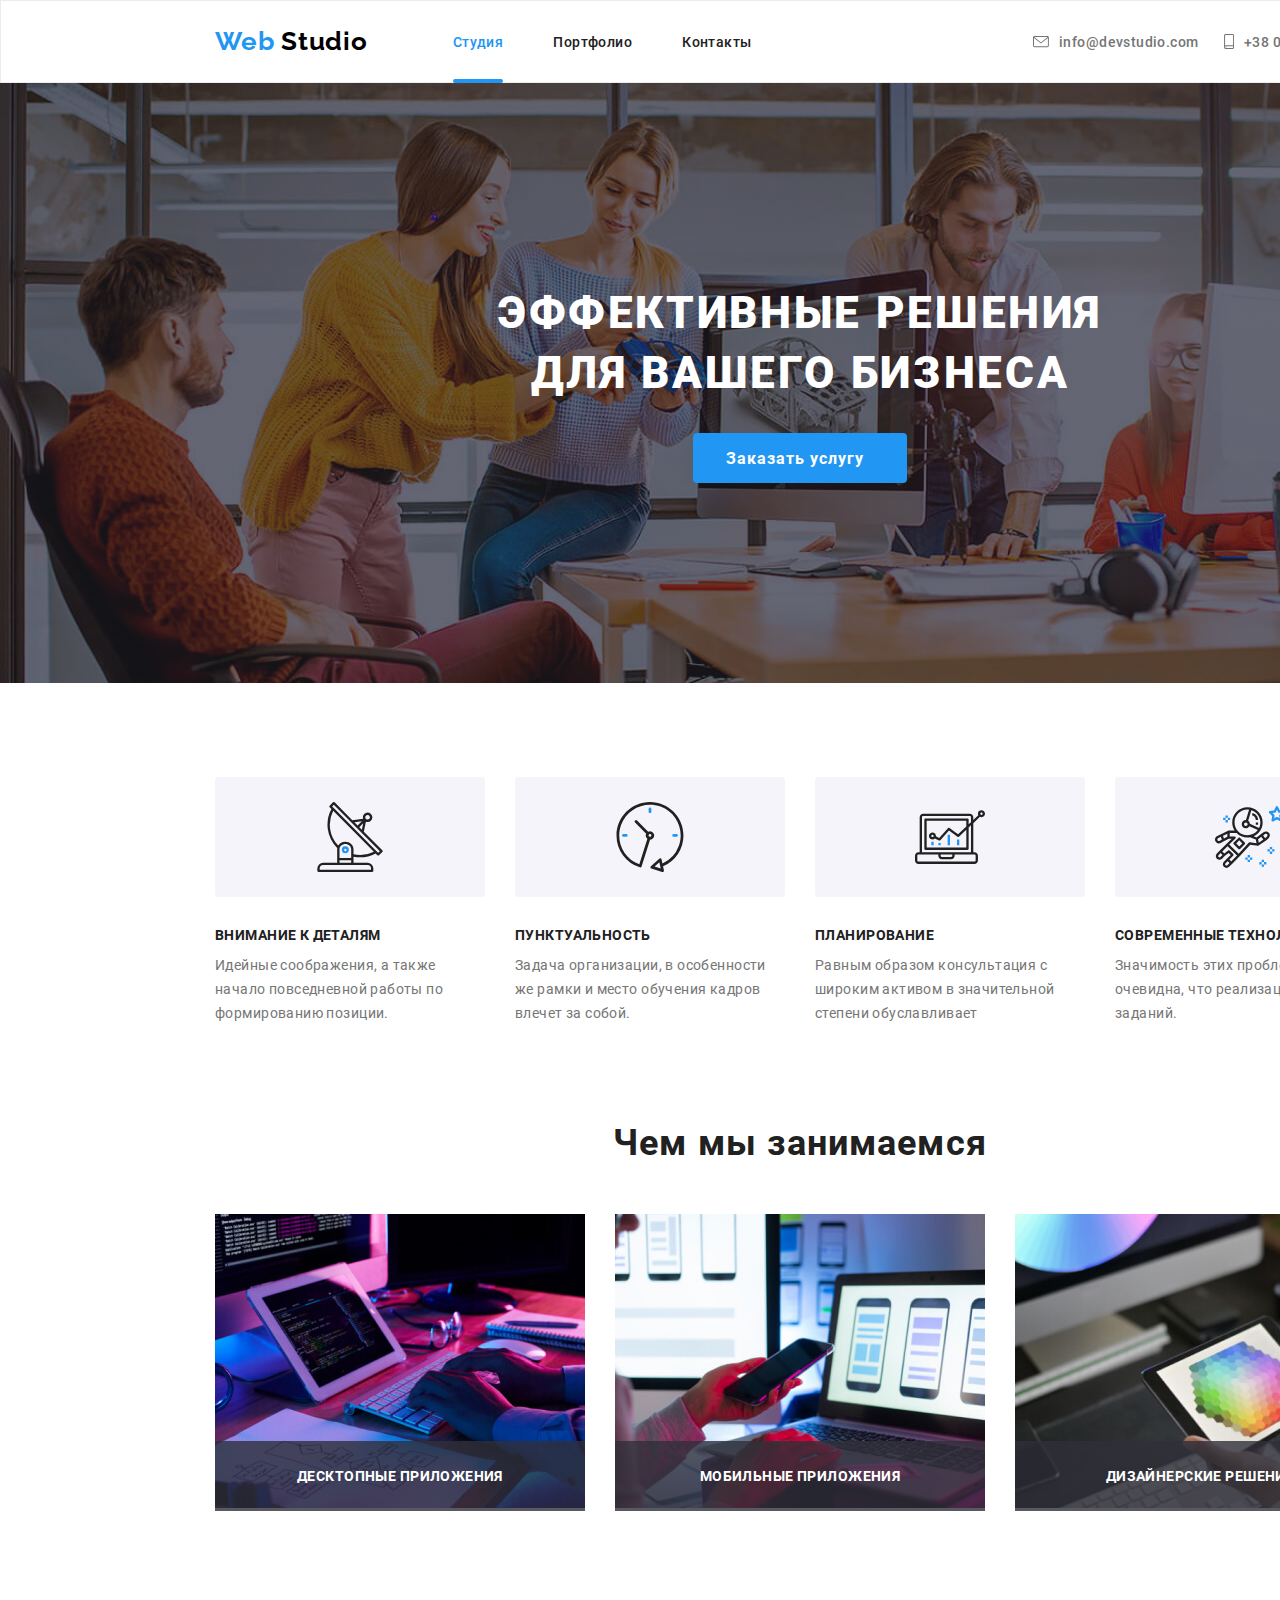
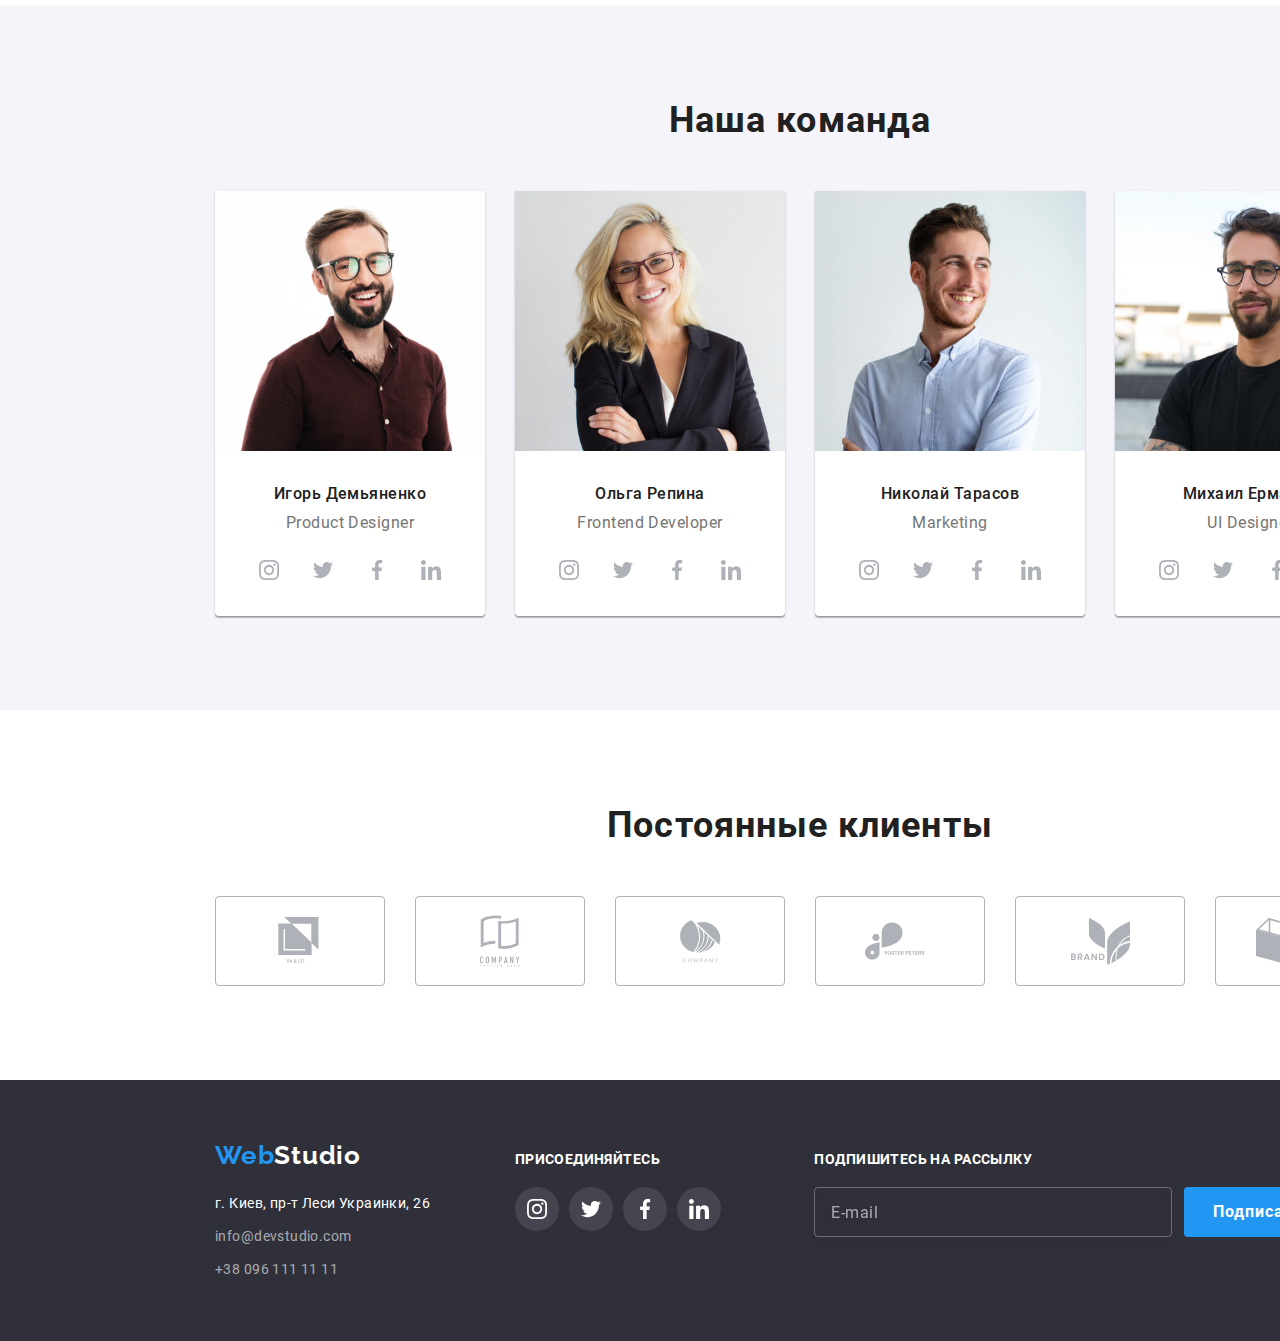
==== index.html @ ed71a8b5 "Add files via upload" ====
<!DOCTYPE html>
<html lang="ru">
  <head>
    <meta charset="UTF-8" />
    <meta name="viewport" content="width=device-width, initial-scale=1.0" />
    <title>Document</title>
    <link rel="stylesheet" href="./css/main.min.css" />
  </head>
  <body>
    <header class="top-header">
      <div class="container header">
        <nav class="navigation">
          <a href="./index.html" class="logo"
            ><span class="first-logo">Web</span> Studio</a
          >
          <ul class="menu-nav list">
            <li class="menu-list block-link">
              <a href="./index.html" class="link-activ">Студия</a>
            </li>
            <li class="menu-list">
              <a href="./portfolio.html" class="link">Портфолио</a>
            </li>
            <li class="menu-list">
              <a href="" class="link">Контакты</a>
            </li>
          </ul>
        </nav>
        <address>
          <ul class="menu-address list">
            <li class="mail-link">
              <a href="mailto:info@devstudio.com" class="link">
                <svg class="envelopemail" width="16" height="12">
                  <use href="./image/symbol-defs.svg#icon-envelopemail"></use>
                </svg>
                info@devstudio.com
              </a>
            </li>
            <li class="phone-link">
              <a href="tel:+380961111111" class="link">
                <svg class="envelopemail" width="10" height="15">
                  <use href="./image/symbol-defs.svg#icon-smartphone"></use>
                </svg>
                +38 096 111 11 11
              </a>
            </li>
          </ul>
        </address>
      </div>
    </header>
    <main>
      <section class="hero">
        <h1 class="hero-title">Эффективные решения для вашего бизнеса</h1>
        <button class="button" data-modal-open>Заказать услугу</button>
      </section>

      <section class="section qualities-padding">
        <div class="container">
          <h2 class="section-title visually-hidden">Виды людских качеств</h2>
          <ul class="section-qualities list">
            <li class="qualities-item details">
              <h3>Внимание к деталям</h3>
              <p>
                Идейные соображения, а также начало повседневной работы по
                формированию позиции.
              </p>
            </li>
            <li class="qualities-item punctuality">
              <h3>Пунктуальность</h3>
              <p>
                Задача организации, в особенности же рамки и место обучения
                кадров влечет за собой.
              </p>
            </li>
            <li class="qualities-item planning">
              <h3>Планирование</h3>
              <p>
                Равным образом консультация с широким активом в значительной
                степени обуславливает
              </p>
            </li>
            <li class="qualities-item technology">
              <h3>Современные технологии</h3>
              <p>
                Значимость этих проблем настолько очевидна, что реализация
                плановых заданий.
              </p>
            </li>
          </ul>
        </div>
      </section>
      <section class="section">
        <div class="container">
          <h2 class="section-title">Чем мы занимаемся</h2>
          <ul class="section-activity list">
            <li class="activity-item">
              <img
                class="photo"
                src="./image/desktop.jpg"
                alt="десктопные приложения"
                width="370"
              />
              <h3>Десктопные приложения</h3>
            </li>
            <li class="activity-item">
              <img
                class="photo"
                src="./image/boxmobile.jpg"
                alt="мобильные приложения"
                width="370"
              />
              <h3>Мобильные приложения</h3>
            </li>
            <li class="activity-item">
              <img
                class="photo"
                src="./image/imgdesigner.jpg"
                alt="дизайнерские решения"
                width="370"
              />
              <h3>Дизайнерские решения</h3>
            </li>
          </ul>
        </div>
      </section>
      <section class="section field">
        <div class="container">
          <h2 class="section-title">Наша команда</h2>
          <ul class="section-command list">
            <li class="command-list">
              <img
                class="command-photo"
                src="./image/product-designer.jpg"
                alt="фото Игоря Демьяненко"
                width="270"
              />
              <h3>Игорь Демьяненко</h3>
              <p>Product Designer</p>
              <ul class="social list">
                <li class="social-block">
                  <a class="social-link" href="https://www.instagram.com/">
                    <svg class="social-icon" width="20" height="20">
                      <use href="./image/symbol-defs.svg#icon-instagram"></use>
                    </svg>
                  </a>
                </li>
                <li class="social-block">
                  <a class="social-link" href="https://twitter.com/">
                    <svg class="social-icon">
                      <use href="./image/symbol-defs.svg#icon-twitter"></use>
                    </svg>
                  </a>
                </li>
                <li class="social-block">
                  <a class="social-link" href="https://www.facebook.com/">
                    <svg class="social-icon">
                      <use href="./image/symbol-defs.svg#icon-facebook"></use>
                    </svg>
                  </a>
                </li>
                <li class="social-block">
                  <a class="social-link" href="https://www.linkedin.com/">
                    <svg class="social-icon">
                      <use href="./image/symbol-defs.svg#icon-linkedin"></use>
                    </svg>
                  </a>
                </li>
              </ul>
            </li>
            <li class="command-list">
              <img
                class="command-photo"
                src="./image/frontend-developer.jpg"
                alt="фото Ольги Репиной"
                width="270"
              />
              <h3>Ольга Репина</h3>
              <p>Frontend Developer</p>
              <ul class="social list">
                <li class="social-block">
                  <a class="social-link" href="https://www.instagram.com/">
                    <svg class="social-icon" width="20" height="20">
                      <use href="./image/symbol-defs.svg#icon-instagram"></use>
                    </svg>
                  </a>
                </li>
                <li class="social-block">
                  <a class="social-link" href="https://twitter.com/">
                    <svg class="social-icon">
                      <use href="./image/symbol-defs.svg#icon-twitter"></use>
                    </svg>
                  </a>
                </li>
                <li class="social-block">
                  <a class="social-link" href="https://www.facebook.com/">
                    <svg class="social-icon">
                      <use href="./image/symbol-defs.svg#icon-facebook"></use>
                    </svg>
                  </a>
                </li>
                <li class="social-block">
                  <a class="social-link" href="https://www.linkedin.com/">
                    <svg class="social-icon">
                      <use href="./image/symbol-defs.svg#icon-linkedin"></use>
                    </svg>
                  </a>
                </li>
              </ul>
            </li>
            <li class="command-list">
              <img
                class="command-photo"
                src="./image/marketing.jpg"
                alt="фото Николая Тарасова"
                width="270"
              />
              <h3>Николай Тарасов</h3>
              <p>Marketing</p>
              <ul class="social list">
                <li class="social-block">
                  <a class="social-link" href="https://www.instagram.com/">
                    <svg class="social-icon" width="20" height="20">
                      <use href="./image/symbol-defs.svg#icon-instagram"></use>
                    </svg>
                  </a>
                </li>
                <li class="social-block">
                  <a class="social-link" href="https://twitter.com/">
                    <svg class="social-icon">
                      <use href="./image/symbol-defs.svg#icon-twitter"></use>
                    </svg>
                  </a>
                </li>
                <li class="social-block">
                  <a class="social-link" href="https://www.facebook.com/">
                    <svg class="social-icon">
                      <use href="./image/symbol-defs.svg#icon-facebook"></use>
                    </svg>
                  </a>
                </li>
                <li class="social-block">
                  <a class="social-link" href="https://www.linkedin.com/">
                    <svg class="social-icon">
                      <use href="./image/symbol-defs.svg#icon-linkedin"></use>
                    </svg>
                  </a>
                </li>
              </ul>
            </li>
            <li class="command-list">
              <img
                class="command-photo"
                src="./image/ui-designer.jpg"
                alt="фото Михаила Ермакова"
                width="270"
              />
              <h3>Михаил Ермаков</h3>
              <p>UI Designer</p>
              <ul class="social list">
                <li class="social-block">
                  <a class="social-link" href="https://www.instagram.com/">
                    <svg class="social-icon" width="20" height="20">
                      <use href="./image/symbol-defs.svg#icon-instagram"></use>
                    </svg>
                  </a>
                </li>
                <li class="social-block">
                  <a class="social-link" href="https://twitter.com/">
                    <svg class="social-icon">
                      <use href="./image/symbol-defs.svg#icon-twitter"></use>
                    </svg>
                  </a>
                </li>
                <li class="social-block">
                  <a class="social-link" href="https://www.facebook.com/">
                    <svg class="social-icon">
                      <use href="./image/symbol-defs.svg#icon-facebook"></use>
                    </svg>
                  </a>
                </li>
                <li class="social-block">
                  <a class="social-link" href="https://www.linkedin.com/">
                    <svg class="social-icon">
                      <use href="./image/symbol-defs.svg#icon-linkedin"></use>
                    </svg>
                  </a>
                </li>
              </ul>
            </li>
          </ul>
        </div>
      </section>
      <section class="section clients-padding">
        <div class="container">
          <h2 class="section-title">Постоянные клиенты</h2>
          <ul class="clients list">
            <li class="clients-list one">
              <a class="logo-link" href="">
                <svg class="logo-1" width="45" height="49">
                  <use href="./image/symbol-defs.svg#icon-logo-1"></use>
                </svg>
              </a>
            </li>
            <li class="clients-list two">
              <a class="logo-link" href="">
                <svg class="logo-1" width="40" height="52">
                  <use href="./image/symbol-defs.svg#icon-logo-2"></use>
                </svg>
              </a>
            </li>
            <li class="clients-list three">
              <a class="logo-link" href="">
                <svg class="logo-1" width="41" height="43">
                  <use href="./image/symbol-defs.svg#icon-logo-3"></use>
                </svg>
              </a>
            </li>
            <li class="clients-list four">
              <a class="logo-link" href="">
                <svg class="logo-1" width="71" height="63">
                  <use href="./image/symbol-defs.svg#icon-logo-4"></use>
                </svg>
              </a>
            </li>
            <li class="clients-list five">
              <a class="logo-link" href="">
                <svg class="logo-1" width="59" height="47">
                  <use href="./image/symbol-defs.svg#icon-logo-5"></use>
                </svg>
              </a>
            </li>
            <li class="clients-list six">
              <a class="logo-link" href="">
                <svg class="logo-1" width="89" height="46">
                  <use href="./image/symbol-defs.svg#icon-logo-6"></use>
                </svg>
              </a>
            </li>
          </ul>
        </div>
      </section>
      <div class="backdrop is-hidden" data-modal>
        <div class="modal">
          <h2>Оставьте свои данные, мы перезвоним</h2>
          <button class="modal-close" data-modal-close>
            <svg class="close">
              <use href="./image/symbol-defs.svg#icon-close"></use>
            </svg>
          </button>
          <form action="#">
            <div class="modal-box">
              <label for="name" class="modal-label">Имя</label>
              <div class="box-icon">
                <input class="modal-input" type="text" name="name" id="name" />
                <div class="person-icon">
                  <svg class="person-black">
                    <use href="./image/icon-black.svg#person-black"></use>
                  </svg>
                </div>
              </div>
            </div>
            <div class="modal-box">
              <label for="tel" class="modal-label">Телефон</label>
              <div class="box-icon">
                <input class="modal-input" type="tel" name="tel" id="tel" />
                <div class="phone-icon">
                  <svg class="phone-black">
                    <use href="./image/icon-black.svg#phone-black"></use>
                  </svg>
                </div>
              </div>
            </div>
            <div class="modal-box">
              <label for="email" class="modal-label">Почта</label>
              <div class="box-icon">
                <input
                  class="modal-input"
                  type="email"
                  name="email"
                  id="email"
                />
                <div class="email-icon">
                  <svg class="email-black">
                    <use href="./image/icon-black.svg#email-black"></use>
                  </svg>
                </div>
              </div>
            </div>
            <div class="modal-box comment-box">
              <label for="comment" class="modal-label">Комментарий</label>
              <textarea
                name="comment"
                id="comment"
                class="modal-comment"
                placeholder="Введите текст"
              ></textarea>
            </div>
            <div class="modal-checkbox">
              <input
                class="contract-input"
                type="checkbox"
                name="contract"
                id="checkbox-contract"
              />
              <label class="contract-label" for="checkbox-contract"
                >Соглашаюсь с рассылкой и принимаю &nbsp;
                <a href="" class="contract-label-text">
                  Условия договора</a
                ></label
              >
            </div>
            <button type="button" class="modal-button">Отправить</button>
          </form>
        </div>
      </div>
    </main>
    <footer class="footer">
      <div class="container footer-box">
        <div class="footer-container">
          <a href="./index.html" class="footer-logo"
            ><span class="first-logo">Web</span> Studio</a
          >
          <address class="address">
            г. Киев, пр-т Леси Украинки, 26 <br />
            <ul class="footer-address list">
              <li class="address-mail">
                <a href="mailto:info@devstudio.com" class="link"
                  >info@devstudio.com
                </a>
              </li>
              <li>
                <a href="tel:+380961111111" class="link">+38 096 111 11 11 </a>
              </li>
            </ul>
          </address>
        </div>
        <div class="call">
          <b>присоединяйтесь</b>
          <ul class="social-footer list">
            <li class="social-footer-link">
              <a class="call-link" href="https://www.instagram.com/">
                <svg class="call-icon">
                  <use href="./image/symbol-defs.svg#icon-instagram"></use>
                </svg>
              </a>
            </li>
            <li class="social-footer-link">
              <a class="call-link" href="https://twitter.com/">
                <svg class="call-icon">
                  <use href="./image/symbol-defs.svg#icon-twitter"></use>
                </svg>
              </a>
            </li>
            <li class="social-footer-link">
              <a class="call-link" href="https://www.facebook.com/">
                <svg class="call-icon">
                  <use href="./image/symbol-defs.svg#icon-facebook"></use>
                </svg>
              </a>
            </li>
            <li class="social-footer-link">
              <a class="call-link" href="https://www.linkedin.com/">
                <svg class="call-icon">
                  <use href="./image/symbol-defs.svg#icon-linkedin"></use>
                </svg>
              </a>
            </li>
          </ul>
        </div>

        <div class="subscription">
          <b>Подпишитесь на рассылку</b>
          <div class="mailing">
            <form action="#">
              <label class="subscription-label">
                <input
                  type="email"
                  class="subscription-input"
                  name="login"
                  placeholder="E-mail"
                />
              </label>
            </form>
            <button type="button" class="button">Подписаться</button>
          </div>
        </div>
      </div>
    </footer>
    <script src="./js/modal.js"></script>
  </body>
</html>
---- css/main.min.css ----
/*! normalize.css v8.0.1 | MIT License | github.com/necolas/normalize.css */html{line-height:1.15;-webkit-text-size-adjust:100%}body{margin:0}main{display:block}h1{font-size:2em;margin:0.67em 0}hr{box-sizing:content-box;height:0;overflow:visible}pre{font-family:monospace, monospace;font-size:1em}a{background-color:transparent}abbr[title]{border-bottom:none;text-decoration:underline;text-decoration:underline dotted}b,strong{font-weight:bolder}code,kbd,samp{font-family:monospace, monospace;font-size:1em}small{font-size:80%}sub,sup{font-size:75%;line-height:0;position:relative;vertical-align:baseline}sub{bottom:-0.25em}sup{top:-0.5em}img{border-style:none}button,input,optgroup,select,textarea{font-family:inherit;font-size:100%;line-height:1.15;margin:0}button,input{overflow:visible}button,select{text-transform:none}button,[type="button"],[type="reset"],[type="submit"]{-webkit-appearance:button}button::-moz-focus-inner,[type="button"]::-moz-focus-inner,[type="reset"]::-moz-focus-inner,[type="submit"]::-moz-focus-inner{border-style:none;padding:0}button:-moz-focusring,[type="button"]:-moz-focusring,[type="reset"]:-moz-focusring,[type="submit"]:-moz-focusring{outline:1px dotted ButtonText}fieldset{padding:0.35em 0.75em 0.625em}legend{box-sizing:border-box;color:inherit;display:table;max-width:100%;padding:0;white-space:normal}progress{vertical-align:baseline}textarea{overflow:auto}[type="checkbox"],[type="radio"]{box-sizing:border-box;padding:0}[type="number"]::-webkit-inner-spin-button,[type="number"]::-webkit-outer-spin-button{height:auto}[type="search"]{-webkit-appearance:textfield;outline-offset:-2px}[type="search"]::-webkit-search-decoration{-webkit-appearance:none}::-webkit-file-upload-button{-webkit-appearance:button;font:inherit}details{display:block}summary{display:list-item}template{display:none}[hidden]{display:none}@font-face{font-family:"Roboto";src:url("../fonts/roboto-v20-latin_cyrillic-regular.woff2") format("woff2"),url("../fonts/roboto-v20-latin_cyrillic-regular.woff") format("woff");font-weight:400;font-style:normal}@font-face{font-family:"Roboto";src:url("../fonts/roboto-v20-latin_cyrillic-500.woff2") format("woff2"),url("../fonts/roboto-v20-latin_cyrillic-500.woff") format("woff");font-weight:500;font-style:normal}@font-face{font-family:"Roboto";src:url("../fonts/roboto-v20-latin_cyrillic-700.woff2") format("woff2"),url("../fonts/roboto-v20-latin_cyrillic-700.woff") format("woff");font-weight:700;font-style:normal}@font-face{font-family:"Roboto";src:url("../fonts/roboto-v20-latin_cyrillic-900.woff2") format("woff2"),url("../fonts/roboto-v20-latin_cyrillic-900.woff") format("woff");font-weight:900;font-style:normal}@font-face{font-family:"Raleway";src:url("../fonts/raleway-v17-latin_cyrillic-700.woff2") format("woff2"),url("../fonts/raleway-v17-latin_cyrillic-700.woff") format("woff");font-weight:700;font-style:normal}html{box-sizing:border-box;width:1600px}*,*::before,*::after{box-sizing:inherit}body{margin:0;font-family:Roboto,sans-serif;font-style:normal;font-weight:normal;font-size:14px;line-height:16px;letter-spacing:0.03em;background-color:#ffffff;color:#212121}.visually-hidden{position:absolute;width:1px;height:1px;margin:-1px;border:0;padding:0;white-space:nowrap;clip-path:inset(100%);clip:rect(0 0 0 0);overflow:hidden}.container{width:1200px;margin-left:auto;margin-right:auto;padding-left:15px;padding-right:15px}.list{margin-top:0;margin-bottom:0;list-style:none}.section{padding-bottom:94px}.section .section-title{margin-top:0;margin-bottom:50px;font-weight:bold;font-size:36px;line-height:42px;text-align:center;letter-spacing:0.03em}.logo{display:inline-block;flex-direction:column;justify-content:start;margin-right:85px;color:#000000;text-decoration:none;font-family:Raleway,sans-serif;font-style:normal;font-weight:700;font-size:26px;line-height:31px;letter-spacing:0.03em}.first-logo{color:#2196f3}.social{display:flex;padding-left:0;margin-left:32px;width:206px}.social-link{display:inline-flex;justify-content:center;align-items:center;width:44px;height:44px;background:#fff;background-repeat:no-repeat;background-position:center;border-radius:50%;fill:#afb1b8;transition-duration:250ms;transition-timing-function:cubic-bezier(0.4, 0, 0.2, 1)}.social-link:hover,.social-link:focus{background-color:#2196f3;fill:#fff}.social-block{display:inline-flex}.social-block:not(:last-child){margin-right:10px}.social-icon{display:inline-flex;width:20px;height:20px}.hero>.button{display:inline-block;margin-left:auto;margin-right:auto;min-width:200px;padding:10px 32px;border-radius:4px;border:1px solid transparent;align-items:center;text-align:center;letter-spacing:0.06em}.modal .modal-button{display:inline-flex;align-items:center;min-width:200px;height:50px;padding:10px 55px;margin-left:124px;border-radius:4px;border:1px solid transparent;color:#fff;background-color:#2196f3;text-decoration:none;font-weight:bold;font-size:16px;line-height:30px;align-items:center;text-align:center;letter-spacing:0.06em;box-shadow:0px 4px 4px rgba(0,0,0,0.15);border-radius:4px;outline:none;transition-duration:250ms;transition-timing-function:cubic-bezier(0.4, 0, 0.2, 1)}.modal .modal-button:hover{background-color:#188ce8}.footer-button{background:#2196f3;box-shadow:0px 4px 4px rgba(0,0,0,0.15)}.footer-button p{color:#fff;font-size:16px}.button{display:inline-flex;align-items:center;min-width:200px;height:50px;padding:10px 28px;border-radius:4px;border:1px solid transparent;color:#fff;background-color:#2196f3;text-decoration:none;font-weight:bold;font-size:16px;line-height:30px;align-items:center;text-align:center;letter-spacing:0.06em}.button::after{content:"";width:24px;height:24px;margin-left:10px;background-image:url(../image/icon-send.png);background-size:contain}.backdrop{position:fixed;opacity:1;z-index:2;top:0;right:0;bottom:0;left:0;background-color:rgba(0,0,0,0.2)}.backdrop.is-hidden{visibility:hidden;pointer-events:none;opacity:0;transition:1500ms linear}.modal{position:absolute;width:100%;max-width:528px;min-height:581px;padding:40px;top:50%;left:50%;transform:translate(-50%, -50%);background:#ffffff;box-shadow:0px 1px 3px rgba(0,0,0,0.12),0px 1px 1px rgba(0,0,0,0.14),0px 2px 1px rgba(0,0,0,0.2);border-radius:4px}.modal-close{position:absolute;background-repeat:no-repeat;background-position:center;justify-content:center;align-items:center;width:30px;height:30px;top:8px;right:8px;padding:6px;background:#ffffff;border:1px solid rgba(0,0,0,0.1);box-sizing:border-box;border-radius:50%;transition-duration:250ms;transition-timing-function:cubic-bezier(0.4, 0, 0.2, 1)}.modal-close:hover,.modal-close:focus,.modal-close:active{fill:#2196f3;outline:none}.close{display:flex;width:18px;height:18px;padding-right:2px}.modal>h2{display:flex;justify-content:flex-start;margin-top:0;margin-bottom:12px;font-style:normal;font-weight:bold;font-size:20px;line-height:23px;text-align:center;letter-spacing:0.03em;color:#212121}.modal .modal-box:not(:last-child){margin-bottom:10px}.comment-box{margin-bottom:20px}.modal .modal-label{display:block;margin-bottom:4px;font-style:normal;font-weight:normal;font-size:12px;line-height:14px;letter-spacing:0.01em;color:#757575}.box-icon{position:relative}.modal .modal-input{display:block;width:100%;height:40px;padding:12px 0 12px 42px;border:1px solid rgba(33,33,33,0.2);box-sizing:border-box;border-radius:4px;fill:#212121;outline:none;transition-duration:250ms;transition-timing-function:cubic-bezier(0.4, 0, 0.2, 1)}.modal .modal-input:focus,.modal .modal-input:active{border-color:#2196f3;box-sizing:border-box;border-radius:4px}.modal .modal-input:focus+.person-icon,.modal .modal-input:active+.person-icon{fill:#2196f3}.modal .modal-input:focus+.phone-icon,.modal .modal-input:active+.phone-icon{fill:#2196f3}.modal .modal-input:focus+.email-icon,.modal .modal-input:active+.email-icon{fill:#2196f3}.person-icon{position:absolute;width:18px;height:18px;padding:3px;top:50%;left:12px;transform:translateY(-50%)}.phone-icon{position:absolute;width:18px;height:18px;padding:2.5px;top:50%;left:12px;transform:translateY(-50%)}.email-icon{position:absolute;width:18px;height:18px;padding:1.5px 3px;top:50%;left:12px;transform:translateY(-50%)}.person-icon>.person-black{display:inline-flex;width:12px;height:12px}.phone-icon>.phone-black{display:inline-flex;width:13px;height:13px}.email-icon>.email-black{display:inline-flex;width:15px;height:12px}.modal .modal-comment{padding:12px 16px;width:100%;height:120px;resize:none;border:1px solid rgba(33,33,33,0.2);box-sizing:border-box;border-radius:4px;transition-duration:250ms;transition-timing-function:cubic-bezier(0.4, 0, 0.2, 1)}.modal .modal-comment:focus,.modal .modal-comment:active{outline:none;border-color:#2196f3}.modal-comment::placeholder{font-family:Roboto;font-style:normal;font-weight:normal;font-size:12px;line-height:14px;letter-spacing:0.01em;color:rgba(117,117,117,0.5)}.modal-checkbox{display:flex;align-items:center;justify-content:center;margin-bottom:30px;margin-left:12px}.modal-checkbox>.contract-input{position:absolute;z-index:-1;opacity:0}.modal-checkbox>.contract-label{font-style:normal;font-weight:normal;font-size:14px;line-height:24px;letter-spacing:0.03em;color:#757575}.contract-input+.contract-label{display:inline-flex;align-items:center;user-select:none;transition-duration:250ms;transition-timing-function:cubic-bezier(0.4, 0, 0.2, 1)}.contract-input+.contract-label::before{content:"";display:inline-block;width:16px;height:15px;margin-right:7px;border:1px solid #212121;border-radius:2px;box-shadow:0px 4px 4px rgba(0,0,0,0.25);background-repeat:no-repeat;background-position:center center}.contract-input:checked+.contract-label::before{border-color:#2196f3;background-color:#2196f3;background-image:url(../image/checkbox.svg)}.contract-label>.contract-label-text{color:#2196f3}.top-header{border:1px solid #ececec;padding-top:25px;padding-bottom:25px}.header{display:flex;align-items:center}.navigation{display:flex;align-items:center;margin-right:auto}.menu-nav{display:flex;padding-left:0}.menu-nav .link{color:#212121;text-decoration:none;font-weight:500;transition-duration:250ms;transition-timing-function:cubic-bezier(0.4, 0, 0.2, 1)}.menu-nav .link:hover,.menu-nav .link:focus{color:#2196f3}.menu-nav .link-activ{color:#2196f3;text-decoration:none;font-weight:500}.menu-list>.link-activ{position:relative}.menu-list>.link-activ::before{content:"";display:block;position:absolute;width:100%;height:4px;background-color:#2196f3;border-radius:2px;bottom:-33px;left:0}.menu-list:not(:last-child){margin-right:50px}.menu-nav .link.current{color:#2196f3}.menu-address{display:flex;justify-content:flex-end;align-items:center;padding-left:0}.menu-address .link{display:flex;align-items:center;color:#757575;fill:#757575;text-decoration:none;font-style:normal;font-weight:500;transition-duration:250ms;transition-timing-function:cubic-bezier(0.4, 0, 0.2, 1)}.menu-address .link:hover,.menu-address .link:focus{color:#2196f3;fill:#2196f3}.menu-address>.mail-link{display:flex;align-items:center;width:161px;height:16px;margin-right:30px}.envelopemail{display:flex;margin-right:10px}.email-text{font-weight:500;font-size:14px;line-height:16px;letter-spacing:0.02em}.phone-link{display:inline-flex;width:161px;height:16px;align-items:center}.hero>.hero-title{margin-top:0;margin-bottom:30px;margin-left:auto;margin-right:auto;width:696px;text-align:center;color:#fff;font-weight:900;font-size:44px;line-height:60px;letter-spacing:0.06em;text-transform:uppercase}.hero{max-width:1600px;height:600px;margin-left:auto;margin-right:auto;text-align:center;padding-top:200px;padding-bottom:200px;background-color:#c4c4c4;background-image:linear-gradient(to right, rgba(47,48,58,0.4), rgba(47,48,58,0.4)),url(../image/hero-image.jpg);background-repeat:no-repeat;background-size:cover;background-position:center}.section .section-qualities{display:flex;align-items:center;justify-content:space-between;padding-left:0}.qualities-item{width:calc((100% - 30px * 3) / 4);height:251px}.qualities-item:not(:last-child){margin-right:30px}.qualities-item.details::before{display:block;content:"";height:120px;background-color:#f5f4fa;background-image:url(../image/antenna-1.svg);background-repeat:no-repeat;background-position:center;border-radius:4px}.qualities-item.punctuality::before{display:block;content:"";height:120px;background-color:#f5f4fa;background-image:url(../image/clock-1.svg);background-repeat:no-repeat;background-position:center;border-radius:4px}.qualities-item.planning::before{display:block;content:"";height:120px;background-color:#f5f4fa;background-image:url(../image/diagram-1.svg);background-repeat:no-repeat;background-position:center;border-radius:4px}.qualities-item.technology::before{display:block;content:"";height:120px;background-color:#f5f4fa;background-image:url(../image/astronaut-1.svg);background-repeat:no-repeat;background-position:center;border-radius:4px}.section .section-qualities h3{margin-top:30px;margin-bottom:10px;align-items:start;font-weight:bold;font-size:14px;letter-spacing:0.03em;text-transform:uppercase}.section .section-qualities p{margin-top:0;margin-bottom:0;align-items:start;color:#757575;line-height:24px;letter-spacing:0.03em}.qualities-padding{padding-top:94px}.section .section-activity{display:flex;align-items:center;justify-content:space-between;padding-left:0}.activity-item{position:relative;flex-direction:column;justify-content:center;text-align:center;width:calc((100% - 30px * 2) / 3);display:inline-block}.activity-item:not(:last-child){margin-right:30px}.section .section-activity h3{position:absolute;bottom:0;left:0;display:inline-block;padding-top:27px;padding-bottom:27px;margin-top:0;margin-bottom:0;width:370px;background:rgba(47,48,58,0.8);color:#fff;font-size:14px;font-weight:bold;text-align:center;letter-spacing:0.03em;text-transform:uppercase}.section.field{padding-top:94px;padding-bottom:94px;background:#f5f4fa}.section .section-command{display:flex;flex-wrap:wrap;align-items:center;justify-content:center;padding-left:0}.command-photo{width:270px;height:260px}.command-list{align-items:center;padding-bottom:24px;width:calc((100% - 30px * 3) / 4);background:#fff;box-shadow:0px 2px 1px rgba(0,0,0,0.2),0px 1px 1px rgba(0,0,0,0.14),0px 1px 3px rgba(0,0,0,0.12);border-radius:0px 0px 4px 4px}.command-list:not(:last-child){margin-right:30px}.section .section-command h3{margin-top:30px;margin-bottom:10px;font-weight:500;font-size:16px;line-height:19px;text-align:center;letter-spacing:0.03em}.section .section-command p{margin-top:0;margin-bottom:16px;color:#757575;font-size:16px;line-height:19px;text-align:center;letter-spacing:0.03em}.clients{display:flex;align-items:center;justify-content:center;padding-left:0}.clients-list{display:flex;justify-content:center;align-items:center;width:170px;height:90px}.clients-list:not(:last-child){margin-right:30px}.logo-link{display:flex;box-sizing:border-box;align-items:center;justify-content:center;width:170px;height:90px;border:1px solid #afb1b8;border-radius:4px;fill:#afb1b8;transition-duration:250ms;transition-timing-function:cubic-bezier(0.4, 0, 0.2, 1)}.logo-link:hover,.logo-link:focus{border:1px solid #2196f3;border-radius:4px;fill:#2196f3}.logo-1{display:flex;background-repeat:no-repeat;align-items:center}.clients-padding{padding-top:94px}.footer{background:#2f303a;color:#fff}.footer-box{display:flex;align-items:baseline;justify-content:start;padding-top:60px;padding-bottom:60px}.footer-container{flex-direction:column;justify-content:start;margin-right:30px;width:270px}.footer .address{font-style:normal;line-height:24px;letter-spacing:0.03em}.footer .footer-logo{display:inline-flex;margin-bottom:20px;color:#fff;text-decoration:none;font-family:Raleway,sans-serif;font-style:normal;font-weight:700;font-size:26px;line-height:31px;letter-spacing:0.03em}.footer-address{padding-left:0}.footer-address .link{color:rgba(255,255,255,0.6);text-decoration:none;transition-duration:250ms;transition-timing-function:cubic-bezier(0.4, 0, 0.2, 1)}.footer-address .link:hover,.footer-address .link:focus{color:#2196f3}.address-mail{margin-top:9px;margin-bottom:9px}.call{margin-right:30px;width:270px}.footer .call b{display:inline-flex;margin-bottom:20px;font-weight:bold;text-transform:uppercase}.social-footer-link{display:inline-flex}.social-footer-link:not(:last-child){margin-right:10px}.call-link{display:inline-flex;justify-content:center;align-items:center;width:44px;height:44px;background:#fff;background-repeat:no-repeat;background-position:center;border-radius:50%;background-color:rgba(255,255,255,0.1);transition-duration:250ms;transition-timing-function:cubic-bezier(0.4, 0, 0.2, 1)}.call-link:hover,.call-link:focus{background-color:#2196f3}.call-link:not(:last-child){margin-right:10px}.call-icon{display:inline-flex;width:20px;height:20px;fill:#fff}.social-footer{display:flex;align-items:center;justify-content:start;padding-left:0;width:206px}.subscription b{display:inline-flex;margin-bottom:20px;font-weight:bold;text-transform:uppercase}.mailing{display:flex}.mailing>p{display:inline-flex;margin-right:12px}.subscription-label{display:block}.subscription-input{margin-right:12px;padding-left:16px;width:358px;height:50px;background:transparent;color:rgba(255,255,255,0.6);font-style:normal;font-weight:normal;font-size:16px;line-height:20px;letter-spacing:0.03em;border:1px solid rgba(255,255,255,0.3);box-sizing:border-box;filter:drop-shadow(0px 4px 4px rgba(0,0,0,0.15));border-radius:4px;outline:none;transition-duration:250ms;transition-timing-function:cubic-bezier(0.4, 0, 0.2, 1)}.subscription-input::placeholder{display:flex;align-items:center;font-style:normal;font-weight:normal;font-size:16px;line-height:20px;letter-spacing:0.03em;color:rgba(255,255,255,0.6)}
/*# sourceMappingURL=main.min.css.map */
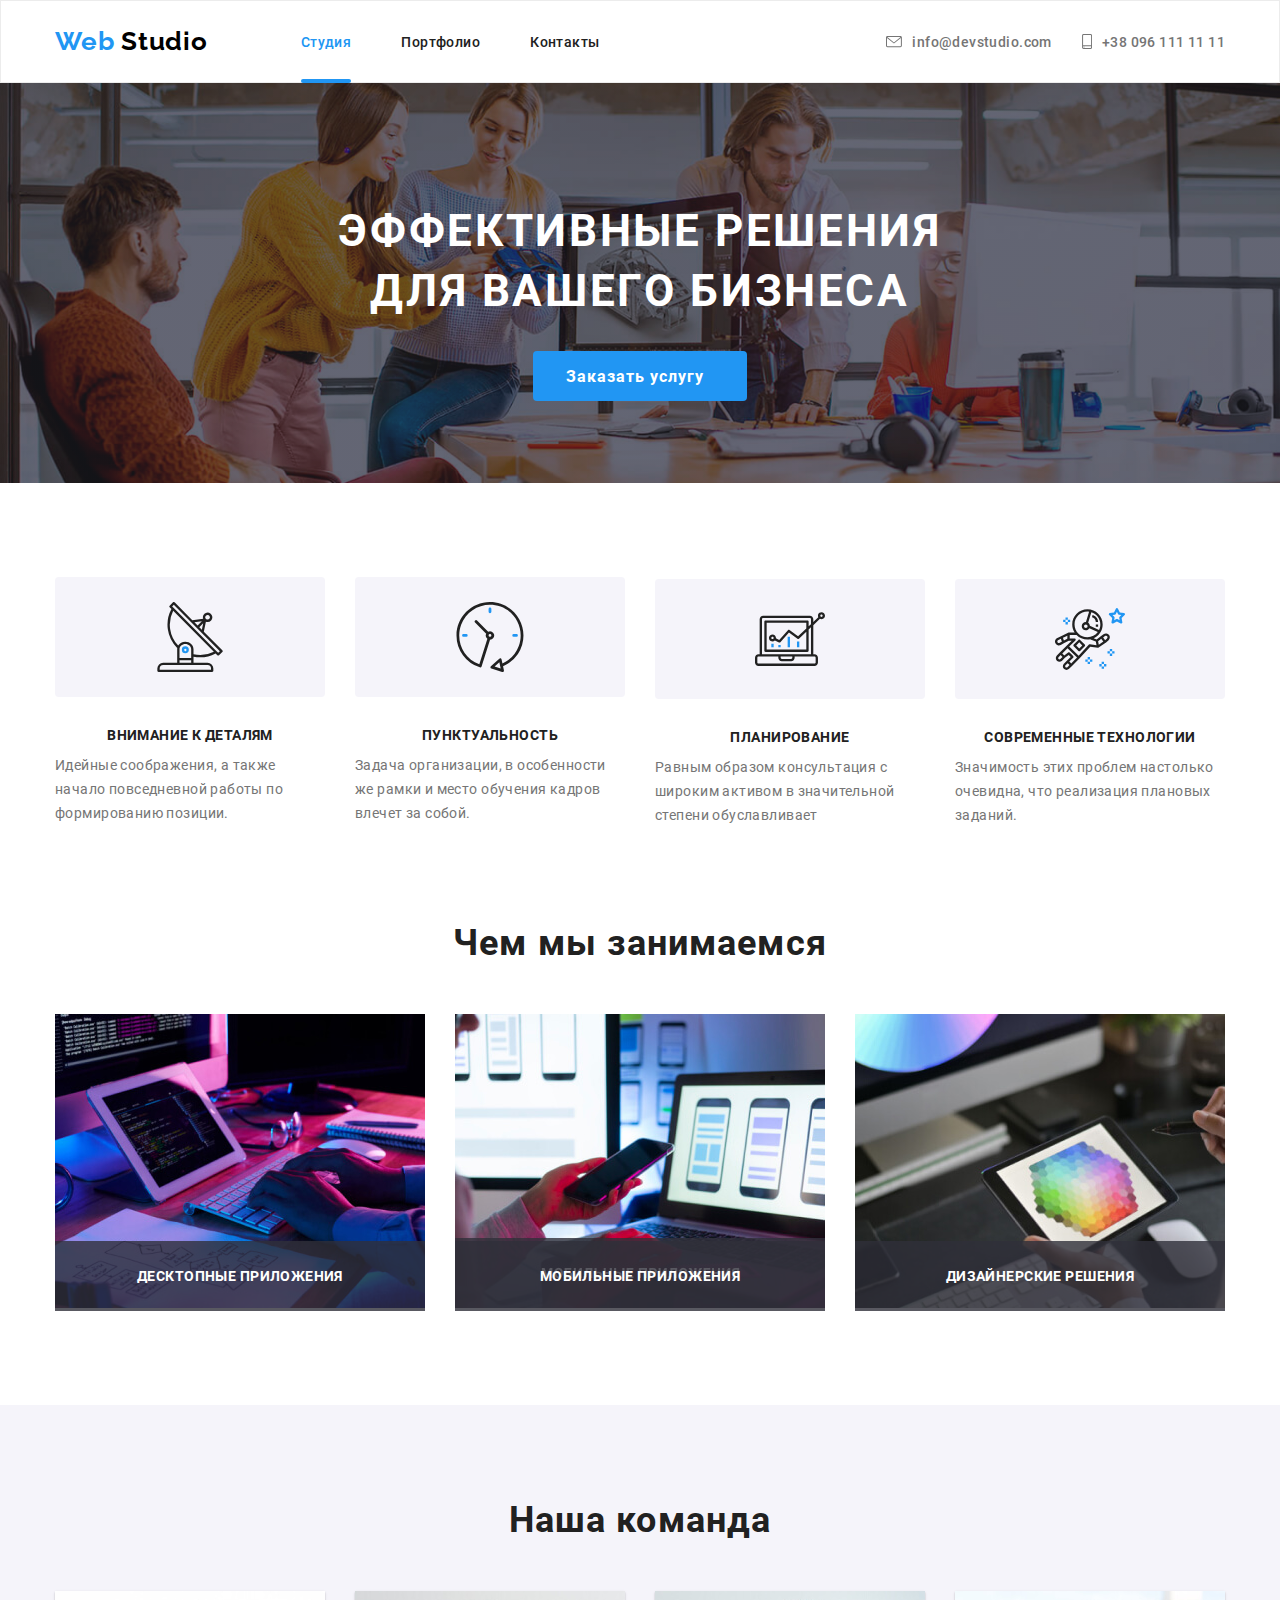
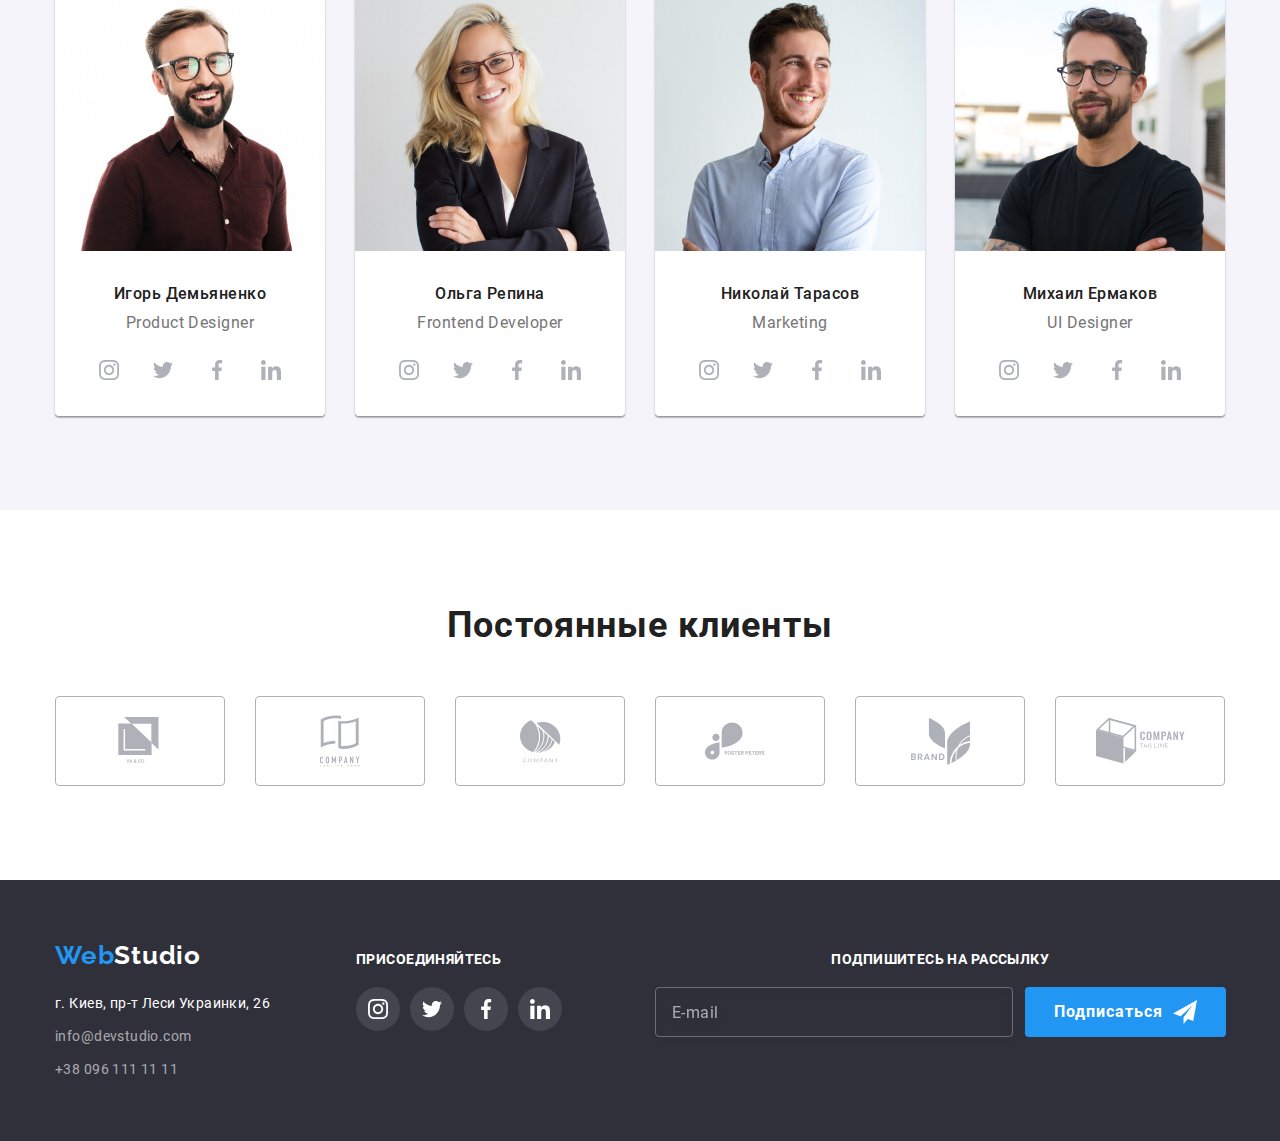
==== commit 12c15020: "goit-markup-hw-08" ====
--- a/index.html
+++ b/index.html
@@ -45,6 +45,64 @@
             </li>
           </ul>
         </address>
+        <button
+          type="button"
+          class="button-burger"
+          aria-expanded="true"
+          aria-controls="menu-container"
+          data-menu-button
+        >
+          <svg
+            width="40"
+            height="40"
+            aria-label="Переключатель мобильного меню"
+            class="close-menu"
+          >
+            <use
+              class="icon-close"
+              href="./image/mobile/symbol-defs.svg#close-menu"
+            ></use>
+            <use
+              class="icon-menu"
+              href="./image/mobile/symbol-defs.svg#menu"
+            ></use>
+          </svg>
+        </button>
+        <div class="menu-container is-open" id="menu-container" data-menu>
+          <div class="nav-container">
+            <ul class="burger-nav list">
+              <li class="burger-list block-link">
+                <a href="./index.html" class="link-activ">Студия</a>
+              </li>
+              <li class="burger-list">
+                <a href="./portfolio.html" class="link">Портфолио</a>
+              </li>
+              <li class="burger-list">
+                <a href="" class="link">Контакты</a>
+              </li>
+            </ul>
+          </div>
+          <div class="address-container">
+            <ul class="burger-address list">
+              <li class="burger-mail">
+                <a href="mailto:info@devstudio.com" class="link">
+                  <svg class="envelopemail" width="16" height="12">
+                    <use href="./image/symbol-defs.svg#icon-envelopemail"></use>
+                  </svg>
+                  info@devstudio.com
+                </a>
+              </li>
+              <li class="burger-phone">
+                <a href="tel:+380961111111" class="link">
+                  <svg class="envelopemail" width="10" height="15">
+                    <use href="./image/symbol-defs.svg#icon-smartphone"></use>
+                  </svg>
+                  +38 096 111 11 11
+                </a>
+              </li>
+            </ul>
+          </div>
+        </div>
       </div>
     </header>
     <main>
@@ -88,35 +146,80 @@
           </ul>
         </div>
       </section>
-      <section class="section">
+      <section class="section drop">
         <div class="container">
           <h2 class="section-title">Чем мы занимаемся</h2>
           <ul class="section-activity list">
             <li class="activity-item">
-              <img
+              <picture>
+                <source
+                  srcset="
+                    ./image/desktop/desktop.jpg    1x,
+                    ./image/desktop/desktop@2x.jpg 2x
+                  "
+                  media="(min-width: 1200px)"
+                />
+                <img
+                  class="photo"
+                  src="./image/desktop/desktop.jpg"
+                  alt="десктопные приложения"
+                  width="370"
+                />
+              </picture>
+              <!--<img
                 class="photo"
                 src="./image/desktop.jpg"
                 alt="десктопные приложения"
                 width="370"
-              />
+              />-->
               <h3>Десктопные приложения</h3>
             </li>
             <li class="activity-item">
-              <img
+              <picture>
+                <source
+                  srcset="
+                    ./image/desktop/boxmobile.jpg    1x,
+                    ./image/desktop/boxmobile@2x.jpg 2x
+                  "
+                  media="(min-width: 1200px)"
+                />
+                <img
+                  class="photo"
+                  src="./image/desktop/boxmobile.jpg"
+                  alt="мобильные приложения"
+                  width="370"
+                />
+              </picture>
+              <!--<img
                 class="photo"
                 src="./image/boxmobile.jpg"
                 alt="мобильные приложения"
                 width="370"
-              />
+              />-->
               <h3>Мобильные приложения</h3>
             </li>
             <li class="activity-item">
-              <img
+              <picture>
+                <source
+                  srcset="
+                    ./image/desktop/imgdesigner.jpg    1x,
+                    ./image/desktop/imgdesigner@2x.jpg 2x
+                  "
+                  media="(min-width: 1200px)"
+                />
+                <img
+                  class="photo"
+                  src="./image/desktop/imgdesigner.jpg"
+                  alt="дизайнерские решения"
+                  width="370"
+                />
+              </picture>
+              <!--<img
                 class="photo"
                 src="./image/imgdesigner.jpg"
                 alt="дизайнерские решения"
                 width="370"
-              />
+              />-->
               <h3>Дизайнерские решения</h3>
             </li>
           </ul>
@@ -127,12 +230,41 @@
           <h2 class="section-title">Наша команда</h2>
           <ul class="section-command list">
             <li class="command-list">
-              <img
+              <picture>
+                <source
+                  srcset="
+                    ./image/desktop/demyanenko.jpg    1x,
+                    ./image/desktop/demyanenko@2x.jpg 2x
+                  "
+                  media="(min-width: 1200px)"
+                />
+                <source
+                  srcset="
+                    ./image/tablet/demyanenko.jpg    1x,
+                    ./image/tablet/demyanenko@2x.jpg 2x
+                  "
+                  media="(min-width: 768px)"
+                />
+                <source
+                  srcset="
+                    ./image/mobile/demyanenko.jpg    1x,
+                    ./image/mobile/demyanenko@2x.jpg 2x
+                  "
+                  media="(max-width: 767px)"
+                />
+                <img
+                  class="command-photo"
+                  src="./image/desktop/demyanenko.jpg"
+                  alt="фото Игоря Демьяненко"
+                  width="270"
+                />
+              </picture>
+              <!--<img
                 class="command-photo"
                 src="./image/product-designer.jpg"
                 alt="фото Игоря Демьяненко"
                 width="270"
-              />
+              />-->
               <h3>Игорь Демьяненко</h3>
               <p>Product Designer</p>
               <ul class="social list">
@@ -167,12 +299,41 @@
               </ul>
             </li>
             <li class="command-list">
-              <img
+              <picture>
+                <source
+                  srcset="
+                    ./image/desktop/repina.jpg    1x,
+                    ./image/desktop/repina@2x.jpg 2x
+                  "
+                  media="(min-width: 1200px)"
+                />
+                <source
+                  srcset="
+                    ./image/tablet/repina.jpg    1x,
+                    ./image/tablet/repina@2x.jpg 2x
+                  "
+                  media="(min-width: 768px)"
+                />
+                <source
+                  srcset="
+                    ./image/mobile/repina.jpg    1x,
+                    ./image/mobile/repina@2x.jpg 2x
+                  "
+                  media="(max-width: 767px)"
+                />
+                <img
+                  class="command-photo"
+                  src="./image/desktop/repina.jpg"
+                  alt="фото Ольги Репиной"
+                  width="270"
+                />
+              </picture>
+              <!--<img
                 class="command-photo"
                 src="./image/frontend-developer.jpg"
                 alt="фото Ольги Репиной"
                 width="270"
-              />
+              />-->
               <h3>Ольга Репина</h3>
               <p>Frontend Developer</p>
               <ul class="social list">
@@ -207,12 +368,41 @@
               </ul>
             </li>
             <li class="command-list">
-              <img
+              <picture>
+                <source
+                  srcset="
+                    ./image/desktop/tarasov.jpg    1x,
+                    ./image/desktop/tarasov@2x.jpg 2x
+                  "
+                  media="(min-width: 1200px)"
+                />
+                <source
+                  srcset="
+                    ./image/tablet/tarasov.jpg    1x,
+                    ./image/tablet/tarasov@2x.jpg 2x
+                  "
+                  media="(min-width: 768px)"
+                />
+                <source
+                  srcset="
+                    ./image/mobile/tarasov.jpg    1x,
+                    ./image/mobile/tarasov@2x.jpg 2x
+                  "
+                  media="(max-width: 767px)"
+                />
+                <img
+                  class="command-photo"
+                  src="./image/desktop/tarasov.jpg"
+                  alt="фото Николая Тарасова"
+                  width="270"
+                />
+              </picture>
+              <!--<img
                 class="command-photo"
                 src="./image/marketing.jpg"
                 alt="фото Николая Тарасова"
                 width="270"
-              />
+              />-->
               <h3>Николай Тарасов</h3>
               <p>Marketing</p>
               <ul class="social list">
@@ -247,12 +437,41 @@
               </ul>
             </li>
             <li class="command-list">
-              <img
+              <picture>
+                <source
+                  srcset="
+                    ./image/desktop/ermakov.jpg    1x,
+                    ./image/desktop/ermakov@2x.jpg 2x
+                  "
+                  media="(min-width: 1200px)"
+                />
+                <source
+                  srcset="
+                    ./image/tablet/ermakov.jpg    1x,
+                    ./image/tablet/ermakov@2x.jpg 2x
+                  "
+                  media="(min-width: 768px)"
+                />
+                <source
+                  srcset="
+                    ./image/mobile/ermakov.jpg    1x,
+                    ./image/mobile/ermakov@2x.jpg 2x
+                  "
+                  media="(max-width: 767px)"
+                />
+                <img
+                  class="command-photo"
+                  src="./image/desktop/ermakov.jpg"
+                  alt="фото Михаила Ермакова"
+                  width="270"
+                />
+              </picture>
+              <!--<img
                 class="command-photo"
                 src="./image/ui-designer.jpg"
                 alt="фото Михаила Ермакова"
                 width="270"
-              />
+              />-->
               <h3>Михаил Ермаков</h3>
               <p>UI Designer</p>
               <ul class="social list">
@@ -486,5 +705,6 @@
       </div>
     </footer>
     <script src="./js/modal.js"></script>
+    <script src="./js/menu-burger.js"></script>
   </body>
 </html>
--- a/css/main.min.css
+++ b/css/main.min.css
@@ -1,2 +1,2 @@
-/*! normalize.css v8.0.1 | MIT License | github.com/necolas/normalize.css */html{line-height:1.15;-webkit-text-size-adjust:100%}body{margin:0}main{display:block}h1{font-size:2em;margin:0.67em 0}hr{box-sizing:content-box;height:0;overflow:visible}pre{font-family:monospace, monospace;font-size:1em}a{background-color:transparent}abbr[title]{border-bottom:none;text-decoration:underline;text-decoration:underline dotted}b,strong{font-weight:bolder}code,kbd,samp{font-family:monospace, monospace;font-size:1em}small{font-size:80%}sub,sup{font-size:75%;line-height:0;position:relative;vertical-align:baseline}sub{bottom:-0.25em}sup{top:-0.5em}img{border-style:none}button,input,optgroup,select,textarea{font-family:inherit;font-size:100%;line-height:1.15;margin:0}button,input{overflow:visible}button,select{text-transform:none}button,[type="button"],[type="reset"],[type="submit"]{-webkit-appearance:button}button::-moz-focus-inner,[type="button"]::-moz-focus-inner,[type="reset"]::-moz-focus-inner,[type="submit"]::-moz-focus-inner{border-style:none;padding:0}button:-moz-focusring,[type="button"]:-moz-focusring,[type="reset"]:-moz-focusring,[type="submit"]:-moz-focusring{outline:1px dotted ButtonText}fieldset{padding:0.35em 0.75em 0.625em}legend{box-sizing:border-box;color:inherit;display:table;max-width:100%;padding:0;white-space:normal}progress{vertical-align:baseline}textarea{overflow:auto}[type="checkbox"],[type="radio"]{box-sizing:border-box;padding:0}[type="number"]::-webkit-inner-spin-button,[type="number"]::-webkit-outer-spin-button{height:auto}[type="search"]{-webkit-appearance:textfield;outline-offset:-2px}[type="search"]::-webkit-search-decoration{-webkit-appearance:none}::-webkit-file-upload-button{-webkit-appearance:button;font:inherit}details{display:block}summary{display:list-item}template{display:none}[hidden]{display:none}@font-face{font-family:"Roboto";src:url("../fonts/roboto-v20-latin_cyrillic-regular.woff2") format("woff2"),url("../fonts/roboto-v20-latin_cyrillic-regular.woff") format("woff");font-weight:400;font-style:normal}@font-face{font-family:"Roboto";src:url("../fonts/roboto-v20-latin_cyrillic-500.woff2") format("woff2"),url("../fonts/roboto-v20-latin_cyrillic-500.woff") format("woff");font-weight:500;font-style:normal}@font-face{font-family:"Roboto";src:url("../fonts/roboto-v20-latin_cyrillic-700.woff2") format("woff2"),url("../fonts/roboto-v20-latin_cyrillic-700.woff") format("woff");font-weight:700;font-style:normal}@font-face{font-family:"Roboto";src:url("../fonts/roboto-v20-latin_cyrillic-900.woff2") format("woff2"),url("../fonts/roboto-v20-latin_cyrillic-900.woff") format("woff");font-weight:900;font-style:normal}@font-face{font-family:"Raleway";src:url("../fonts/raleway-v17-latin_cyrillic-700.woff2") format("woff2"),url("../fonts/raleway-v17-latin_cyrillic-700.woff") format("woff");font-weight:700;font-style:normal}html{box-sizing:border-box;width:1600px}*,*::before,*::after{box-sizing:inherit}body{margin:0;font-family:Roboto,sans-serif;font-style:normal;font-weight:normal;font-size:14px;line-height:16px;letter-spacing:0.03em;background-color:#ffffff;color:#212121}.visually-hidden{position:absolute;width:1px;height:1px;margin:-1px;border:0;padding:0;white-space:nowrap;clip-path:inset(100%);clip:rect(0 0 0 0);overflow:hidden}.container{width:1200px;margin-left:auto;margin-right:auto;padding-left:15px;padding-right:15px}.list{margin-top:0;margin-bottom:0;list-style:none}.section{padding-bottom:94px}.section .section-title{margin-top:0;margin-bottom:50px;font-weight:bold;font-size:36px;line-height:42px;text-align:center;letter-spacing:0.03em}.logo{display:inline-block;flex-direction:column;justify-content:start;margin-right:85px;color:#000000;text-decoration:none;font-family:Raleway,sans-serif;font-style:normal;font-weight:700;font-size:26px;line-height:31px;letter-spacing:0.03em}.first-logo{color:#2196f3}.social{display:flex;padding-left:0;margin-left:32px;width:206px}.social-link{display:inline-flex;justify-content:center;align-items:center;width:44px;height:44px;background:#fff;background-repeat:no-repeat;background-position:center;border-radius:50%;fill:#afb1b8;transition-duration:250ms;transition-timing-function:cubic-bezier(0.4, 0, 0.2, 1)}.social-link:hover,.social-link:focus{background-color:#2196f3;fill:#fff}.social-block{display:inline-flex}.social-block:not(:last-child){margin-right:10px}.social-icon{display:inline-flex;width:20px;height:20px}.hero>.button{display:inline-block;margin-left:auto;margin-right:auto;min-width:200px;padding:10px 32px;border-radius:4px;border:1px solid transparent;align-items:center;text-align:center;letter-spacing:0.06em}.modal .modal-button{display:inline-flex;align-items:center;min-width:200px;height:50px;padding:10px 55px;margin-left:124px;border-radius:4px;border:1px solid transparent;color:#fff;background-color:#2196f3;text-decoration:none;font-weight:bold;font-size:16px;line-height:30px;align-items:center;text-align:center;letter-spacing:0.06em;box-shadow:0px 4px 4px rgba(0,0,0,0.15);border-radius:4px;outline:none;transition-duration:250ms;transition-timing-function:cubic-bezier(0.4, 0, 0.2, 1)}.modal .modal-button:hover{background-color:#188ce8}.footer-button{background:#2196f3;box-shadow:0px 4px 4px rgba(0,0,0,0.15)}.footer-button p{color:#fff;font-size:16px}.button{display:inline-flex;align-items:center;min-width:200px;height:50px;padding:10px 28px;border-radius:4px;border:1px solid transparent;color:#fff;background-color:#2196f3;text-decoration:none;font-weight:bold;font-size:16px;line-height:30px;align-items:center;text-align:center;letter-spacing:0.06em}.button::after{content:"";width:24px;height:24px;margin-left:10px;background-image:url(../image/icon-send.png);background-size:contain}.backdrop{position:fixed;opacity:1;z-index:2;top:0;right:0;bottom:0;left:0;background-color:rgba(0,0,0,0.2)}.backdrop.is-hidden{visibility:hidden;pointer-events:none;opacity:0;transition:1500ms linear}.modal{position:absolute;width:100%;max-width:528px;min-height:581px;padding:40px;top:50%;left:50%;transform:translate(-50%, -50%);background:#ffffff;box-shadow:0px 1px 3px rgba(0,0,0,0.12),0px 1px 1px rgba(0,0,0,0.14),0px 2px 1px rgba(0,0,0,0.2);border-radius:4px}.modal-close{position:absolute;background-repeat:no-repeat;background-position:center;justify-content:center;align-items:center;width:30px;height:30px;top:8px;right:8px;padding:6px;background:#ffffff;border:1px solid rgba(0,0,0,0.1);box-sizing:border-box;border-radius:50%;transition-duration:250ms;transition-timing-function:cubic-bezier(0.4, 0, 0.2, 1)}.modal-close:hover,.modal-close:focus,.modal-close:active{fill:#2196f3;outline:none}.close{display:flex;width:18px;height:18px;padding-right:2px}.modal>h2{display:flex;justify-content:flex-start;margin-top:0;margin-bottom:12px;font-style:normal;font-weight:bold;font-size:20px;line-height:23px;text-align:center;letter-spacing:0.03em;color:#212121}.modal .modal-box:not(:last-child){margin-bottom:10px}.comment-box{margin-bottom:20px}.modal .modal-label{display:block;margin-bottom:4px;font-style:normal;font-weight:normal;font-size:12px;line-height:14px;letter-spacing:0.01em;color:#757575}.box-icon{position:relative}.modal .modal-input{display:block;width:100%;height:40px;padding:12px 0 12px 42px;border:1px solid rgba(33,33,33,0.2);box-sizing:border-box;border-radius:4px;fill:#212121;outline:none;transition-duration:250ms;transition-timing-function:cubic-bezier(0.4, 0, 0.2, 1)}.modal .modal-input:focus,.modal .modal-input:active{border-color:#2196f3;box-sizing:border-box;border-radius:4px}.modal .modal-input:focus+.person-icon,.modal .modal-input:active+.person-icon{fill:#2196f3}.modal .modal-input:focus+.phone-icon,.modal .modal-input:active+.phone-icon{fill:#2196f3}.modal .modal-input:focus+.email-icon,.modal .modal-input:active+.email-icon{fill:#2196f3}.person-icon{position:absolute;width:18px;height:18px;padding:3px;top:50%;left:12px;transform:translateY(-50%)}.phone-icon{position:absolute;width:18px;height:18px;padding:2.5px;top:50%;left:12px;transform:translateY(-50%)}.email-icon{position:absolute;width:18px;height:18px;padding:1.5px 3px;top:50%;left:12px;transform:translateY(-50%)}.person-icon>.person-black{display:inline-flex;width:12px;height:12px}.phone-icon>.phone-black{display:inline-flex;width:13px;height:13px}.email-icon>.email-black{display:inline-flex;width:15px;height:12px}.modal .modal-comment{padding:12px 16px;width:100%;height:120px;resize:none;border:1px solid rgba(33,33,33,0.2);box-sizing:border-box;border-radius:4px;transition-duration:250ms;transition-timing-function:cubic-bezier(0.4, 0, 0.2, 1)}.modal .modal-comment:focus,.modal .modal-comment:active{outline:none;border-color:#2196f3}.modal-comment::placeholder{font-family:Roboto;font-style:normal;font-weight:normal;font-size:12px;line-height:14px;letter-spacing:0.01em;color:rgba(117,117,117,0.5)}.modal-checkbox{display:flex;align-items:center;justify-content:center;margin-bottom:30px;margin-left:12px}.modal-checkbox>.contract-input{position:absolute;z-index:-1;opacity:0}.modal-checkbox>.contract-label{font-style:normal;font-weight:normal;font-size:14px;line-height:24px;letter-spacing:0.03em;color:#757575}.contract-input+.contract-label{display:inline-flex;align-items:center;user-select:none;transition-duration:250ms;transition-timing-function:cubic-bezier(0.4, 0, 0.2, 1)}.contract-input+.contract-label::before{content:"";display:inline-block;width:16px;height:15px;margin-right:7px;border:1px solid #212121;border-radius:2px;box-shadow:0px 4px 4px rgba(0,0,0,0.25);background-repeat:no-repeat;background-position:center center}.contract-input:checked+.contract-label::before{border-color:#2196f3;background-color:#2196f3;background-image:url(../image/checkbox.svg)}.contract-label>.contract-label-text{color:#2196f3}.top-header{border:1px solid #ececec;padding-top:25px;padding-bottom:25px}.header{display:flex;align-items:center}.navigation{display:flex;align-items:center;margin-right:auto}.menu-nav{display:flex;padding-left:0}.menu-nav .link{color:#212121;text-decoration:none;font-weight:500;transition-duration:250ms;transition-timing-function:cubic-bezier(0.4, 0, 0.2, 1)}.menu-nav .link:hover,.menu-nav .link:focus{color:#2196f3}.menu-nav .link-activ{color:#2196f3;text-decoration:none;font-weight:500}.menu-list>.link-activ{position:relative}.menu-list>.link-activ::before{content:"";display:block;position:absolute;width:100%;height:4px;background-color:#2196f3;border-radius:2px;bottom:-33px;left:0}.menu-list:not(:last-child){margin-right:50px}.menu-nav .link.current{color:#2196f3}.menu-address{display:flex;justify-content:flex-end;align-items:center;padding-left:0}.menu-address .link{display:flex;align-items:center;color:#757575;fill:#757575;text-decoration:none;font-style:normal;font-weight:500;transition-duration:250ms;transition-timing-function:cubic-bezier(0.4, 0, 0.2, 1)}.menu-address .link:hover,.menu-address .link:focus{color:#2196f3;fill:#2196f3}.menu-address>.mail-link{display:flex;align-items:center;width:161px;height:16px;margin-right:30px}.envelopemail{display:flex;margin-right:10px}.email-text{font-weight:500;font-size:14px;line-height:16px;letter-spacing:0.02em}.phone-link{display:inline-flex;width:161px;height:16px;align-items:center}.hero>.hero-title{margin-top:0;margin-bottom:30px;margin-left:auto;margin-right:auto;width:696px;text-align:center;color:#fff;font-weight:900;font-size:44px;line-height:60px;letter-spacing:0.06em;text-transform:uppercase}.hero{max-width:1600px;height:600px;margin-left:auto;margin-right:auto;text-align:center;padding-top:200px;padding-bottom:200px;background-color:#c4c4c4;background-image:linear-gradient(to right, rgba(47,48,58,0.4), rgba(47,48,58,0.4)),url(../image/hero-image.jpg);background-repeat:no-repeat;background-size:cover;background-position:center}.section .section-qualities{display:flex;align-items:center;justify-content:space-between;padding-left:0}.qualities-item{width:calc((100% - 30px * 3) / 4);height:251px}.qualities-item:not(:last-child){margin-right:30px}.qualities-item.details::before{display:block;content:"";height:120px;background-color:#f5f4fa;background-image:url(../image/antenna-1.svg);background-repeat:no-repeat;background-position:center;border-radius:4px}.qualities-item.punctuality::before{display:block;content:"";height:120px;background-color:#f5f4fa;background-image:url(../image/clock-1.svg);background-repeat:no-repeat;background-position:center;border-radius:4px}.qualities-item.planning::before{display:block;content:"";height:120px;background-color:#f5f4fa;background-image:url(../image/diagram-1.svg);background-repeat:no-repeat;background-position:center;border-radius:4px}.qualities-item.technology::before{display:block;content:"";height:120px;background-color:#f5f4fa;background-image:url(../image/astronaut-1.svg);background-repeat:no-repeat;background-position:center;border-radius:4px}.section .section-qualities h3{margin-top:30px;margin-bottom:10px;align-items:start;font-weight:bold;font-size:14px;letter-spacing:0.03em;text-transform:uppercase}.section .section-qualities p{margin-top:0;margin-bottom:0;align-items:start;color:#757575;line-height:24px;letter-spacing:0.03em}.qualities-padding{padding-top:94px}.section .section-activity{display:flex;align-items:center;justify-content:space-between;padding-left:0}.activity-item{position:relative;flex-direction:column;justify-content:center;text-align:center;width:calc((100% - 30px * 2) / 3);display:inline-block}.activity-item:not(:last-child){margin-right:30px}.section .section-activity h3{position:absolute;bottom:0;left:0;display:inline-block;padding-top:27px;padding-bottom:27px;margin-top:0;margin-bottom:0;width:370px;background:rgba(47,48,58,0.8);color:#fff;font-size:14px;font-weight:bold;text-align:center;letter-spacing:0.03em;text-transform:uppercase}.section.field{padding-top:94px;padding-bottom:94px;background:#f5f4fa}.section .section-command{display:flex;flex-wrap:wrap;align-items:center;justify-content:center;padding-left:0}.command-photo{width:270px;height:260px}.command-list{align-items:center;padding-bottom:24px;width:calc((100% - 30px * 3) / 4);background:#fff;box-shadow:0px 2px 1px rgba(0,0,0,0.2),0px 1px 1px rgba(0,0,0,0.14),0px 1px 3px rgba(0,0,0,0.12);border-radius:0px 0px 4px 4px}.command-list:not(:last-child){margin-right:30px}.section .section-command h3{margin-top:30px;margin-bottom:10px;font-weight:500;font-size:16px;line-height:19px;text-align:center;letter-spacing:0.03em}.section .section-command p{margin-top:0;margin-bottom:16px;color:#757575;font-size:16px;line-height:19px;text-align:center;letter-spacing:0.03em}.clients{display:flex;align-items:center;justify-content:center;padding-left:0}.clients-list{display:flex;justify-content:center;align-items:center;width:170px;height:90px}.clients-list:not(:last-child){margin-right:30px}.logo-link{display:flex;box-sizing:border-box;align-items:center;justify-content:center;width:170px;height:90px;border:1px solid #afb1b8;border-radius:4px;fill:#afb1b8;transition-duration:250ms;transition-timing-function:cubic-bezier(0.4, 0, 0.2, 1)}.logo-link:hover,.logo-link:focus{border:1px solid #2196f3;border-radius:4px;fill:#2196f3}.logo-1{display:flex;background-repeat:no-repeat;align-items:center}.clients-padding{padding-top:94px}.footer{background:#2f303a;color:#fff}.footer-box{display:flex;align-items:baseline;justify-content:start;padding-top:60px;padding-bottom:60px}.footer-container{flex-direction:column;justify-content:start;margin-right:30px;width:270px}.footer .address{font-style:normal;line-height:24px;letter-spacing:0.03em}.footer .footer-logo{display:inline-flex;margin-bottom:20px;color:#fff;text-decoration:none;font-family:Raleway,sans-serif;font-style:normal;font-weight:700;font-size:26px;line-height:31px;letter-spacing:0.03em}.footer-address{padding-left:0}.footer-address .link{color:rgba(255,255,255,0.6);text-decoration:none;transition-duration:250ms;transition-timing-function:cubic-bezier(0.4, 0, 0.2, 1)}.footer-address .link:hover,.footer-address .link:focus{color:#2196f3}.address-mail{margin-top:9px;margin-bottom:9px}.call{margin-right:30px;width:270px}.footer .call b{display:inline-flex;margin-bottom:20px;font-weight:bold;text-transform:uppercase}.social-footer-link{display:inline-flex}.social-footer-link:not(:last-child){margin-right:10px}.call-link{display:inline-flex;justify-content:center;align-items:center;width:44px;height:44px;background:#fff;background-repeat:no-repeat;background-position:center;border-radius:50%;background-color:rgba(255,255,255,0.1);transition-duration:250ms;transition-timing-function:cubic-bezier(0.4, 0, 0.2, 1)}.call-link:hover,.call-link:focus{background-color:#2196f3}.call-link:not(:last-child){margin-right:10px}.call-icon{display:inline-flex;width:20px;height:20px;fill:#fff}.social-footer{display:flex;align-items:center;justify-content:start;padding-left:0;width:206px}.subscription b{display:inline-flex;margin-bottom:20px;font-weight:bold;text-transform:uppercase}.mailing{display:flex}.mailing>p{display:inline-flex;margin-right:12px}.subscription-label{display:block}.subscription-input{margin-right:12px;padding-left:16px;width:358px;height:50px;background:transparent;color:rgba(255,255,255,0.6);font-style:normal;font-weight:normal;font-size:16px;line-height:20px;letter-spacing:0.03em;border:1px solid rgba(255,255,255,0.3);box-sizing:border-box;filter:drop-shadow(0px 4px 4px rgba(0,0,0,0.15));border-radius:4px;outline:none;transition-duration:250ms;transition-timing-function:cubic-bezier(0.4, 0, 0.2, 1)}.subscription-input::placeholder{display:flex;align-items:center;font-style:normal;font-weight:normal;font-size:16px;line-height:20px;letter-spacing:0.03em;color:rgba(255,255,255,0.6)}
+/*! normalize.css v8.0.1 | MIT License | github.com/necolas/normalize.css */html{line-height:1.15;-webkit-text-size-adjust:100%}body{margin:0}main{display:block}h1{font-size:2em;margin:0.67em 0}hr{box-sizing:content-box;height:0;overflow:visible}pre{font-family:monospace, monospace;font-size:1em}a{background-color:transparent}abbr[title]{border-bottom:none;text-decoration:underline;text-decoration:underline dotted}b,strong{font-weight:bolder}code,kbd,samp{font-family:monospace, monospace;font-size:1em}small{font-size:80%}sub,sup{font-size:75%;line-height:0;position:relative;vertical-align:baseline}sub{bottom:-0.25em}sup{top:-0.5em}img{border-style:none}button,input,optgroup,select,textarea{font-family:inherit;font-size:100%;line-height:1.15;margin:0}button,input{overflow:visible}button,select{text-transform:none}button,[type="button"],[type="reset"],[type="submit"]{-webkit-appearance:button}button::-moz-focus-inner,[type="button"]::-moz-focus-inner,[type="reset"]::-moz-focus-inner,[type="submit"]::-moz-focus-inner{border-style:none;padding:0}button:-moz-focusring,[type="button"]:-moz-focusring,[type="reset"]:-moz-focusring,[type="submit"]:-moz-focusring{outline:1px dotted ButtonText}fieldset{padding:0.35em 0.75em 0.625em}legend{box-sizing:border-box;color:inherit;display:table;max-width:100%;padding:0;white-space:normal}progress{vertical-align:baseline}textarea{overflow:auto}[type="checkbox"],[type="radio"]{box-sizing:border-box;padding:0}[type="number"]::-webkit-inner-spin-button,[type="number"]::-webkit-outer-spin-button{height:auto}[type="search"]{-webkit-appearance:textfield;outline-offset:-2px}[type="search"]::-webkit-search-decoration{-webkit-appearance:none}::-webkit-file-upload-button{-webkit-appearance:button;font:inherit}details{display:block}summary{display:list-item}template{display:none}[hidden]{display:none}@font-face{font-family:"Roboto";src:url("../fonts/roboto-v20-latin_cyrillic-regular.woff2") format("woff2"),url("../fonts/roboto-v20-latin_cyrillic-regular.woff") format("woff");font-weight:400;font-style:normal}@font-face{font-family:"Roboto";src:url("../fonts/roboto-v20-latin_cyrillic-500.woff2") format("woff2"),url("../fonts/roboto-v20-latin_cyrillic-500.woff") format("woff");font-weight:500;font-style:normal}@font-face{font-family:"Roboto";src:url("../fonts/roboto-v20-latin_cyrillic-700.woff2") format("woff2"),url("../fonts/roboto-v20-latin_cyrillic-700.woff") format("woff");font-weight:700;font-style:normal}@font-face{font-family:"Roboto";src:url("../fonts/roboto-v20-latin_cyrillic-900.woff2") format("woff2"),url("../fonts/roboto-v20-latin_cyrillic-900.woff") format("woff");font-weight:900;font-style:normal}@font-face{font-family:"Raleway";src:url("../fonts/raleway-v17-latin_cyrillic-700.woff2") format("woff2"),url("../fonts/raleway-v17-latin_cyrillic-700.woff") format("woff");font-weight:700;font-style:normal}html{box-sizing:border-box}@media (min-width: 480px){html{min-width:480px}}@media (min-width: 768px){html{min-width:768px}}@media (min-width: 1200px){html{max-width:1600px}}*,*::before,*::after{box-sizing:inherit}body{margin:0;font-family:Roboto,sans-serif;font-style:normal;font-weight:normal;font-size:14px;line-height:16px;letter-spacing:0.03em;background-color:#ffffff;color:#212121}.visually-hidden{position:absolute;width:1px;height:1px;margin:-1px;border:0;padding:0;white-space:nowrap;clip-path:inset(100%);clip:rect(0 0 0 0);overflow:hidden}.container{width:100%;margin-left:auto;margin-right:auto;padding-left:15px;padding-right:15px}@media (min-width: 480px){.container{width:480px}}@media (min-width: 768px){.container{width:768px}}@media (min-width: 1200px){.container{width:1200px}}.list{margin-top:0;margin-bottom:0;list-style:none}.section{padding-bottom:40px}@media (min-width: 480px){.section{padding-bottom:60px}}@media (min-width: 768px){.section{padding-bottom:60px}}@media (min-width: 1200px){.section{padding-bottom:94px}}@media (min-width: 480px){.section.drop{display:none}}@media (max-width: 1199px){.section.drop{display:none}}@media (min-width: 1200px){.section.drop{display:flex}}.section .section-title{margin-top:0;font-weight:bold;text-align:center;letter-spacing:0.03em}@media (min-width: 480px){.section .section-title{margin-bottom:30px;font-size:28px;line-height:33px}}@media (max-width: 1199px){.section .section-title{margin-bottom:30px;font-size:28px;line-height:33px}}@media (min-width: 1200px){.section .section-title{margin-bottom:50px;font-size:36px;line-height:42px}}.logo{display:inline-block;flex-direction:column;justify-content:start;color:#000000;text-decoration:none;font-family:Raleway,sans-serif;font-style:normal;font-weight:700;font-size:26px;line-height:31px;letter-spacing:0.03em}@media (min-width: 768px){.logo{margin-right:85px;font-size:24px;line-height:28px}}@media (min-width: 1200px){.logo{margin-right:93px;font-size:26px;line-height:31px}}.first-logo{color:#2196f3}.social{display:flex;padding-left:0;align-items:center;justify-content:center}.social-link{display:inline-flex;justify-content:center;align-items:center;width:44px;height:44px;background:#fff;background-repeat:no-repeat;background-position:center;border-radius:50%;fill:#afb1b8;transition-duration:250ms;transition-timing-function:cubic-bezier(0.4, 0, 0.2, 1)}.social-link:hover,.social-link:focus{background-color:#2196f3;fill:#fff}.social-block{display:inline-flex}.social-block:not(:last-child){margin-right:10px}.social-icon{display:inline-flex;width:20px;height:20px}.hero>.button{display:inline-block;margin-left:auto;margin-right:auto;min-width:200px;padding:10px 32px;border-radius:4px;border:1px solid transparent;align-items:center;text-align:center;letter-spacing:0.06em}.modal .modal-button{display:inline-flex;align-items:center;min-width:200px;height:50px;padding:10px 55px;margin-left:124px;border-radius:4px;border:1px solid transparent;color:#fff;background-color:#2196f3;text-decoration:none;font-weight:bold;font-size:16px;line-height:30px;align-items:center;text-align:center;letter-spacing:0.06em;box-shadow:0px 4px 4px rgba(0,0,0,0.15);border-radius:4px;outline:none;transition-duration:250ms;transition-timing-function:cubic-bezier(0.4, 0, 0.2, 1)}.modal .modal-button:hover{background-color:#188ce8}.footer-button{background:#2196f3;box-shadow:0px 4px 4px rgba(0,0,0,0.15)}.footer-button p{color:#fff;font-size:16px}.button{display:inline-flex;align-items:center;min-width:200px;height:50px;padding:10px 28px;border-radius:4px;border:1px solid transparent;color:#fff;background-color:#2196f3;text-decoration:none;font-weight:bold;font-size:16px;line-height:30px;align-items:center;text-align:center;letter-spacing:0.06em}.button::after{content:"";width:24px;height:24px;margin-left:10px;background-image:url(../image/icon-send.png);background-size:contain}@media (max-width: 767px){.button-burger{width:40px;height:40px;padding:0;background-color:transparent;border:none}}@media (min-width: 768px){.button-burger{display:none}}@media (min-width: 1200px){.button-burger{display:none}}@media (max-width: 767px){.close-menu:hover,.close-menu:focus{fill:#2196f3}}@media (max-width: 767px){.icon-close{display:flex;width:19px;height:19px}}@media (max-width: 767px){.icon-menu{display:flex;width:24px;height:16px}}.backdrop{position:fixed;opacity:1;z-index:2;top:0;right:0;bottom:0;left:0;background-color:rgba(0,0,0,0.2)}.backdrop.is-hidden{visibility:hidden;pointer-events:none;opacity:0;transition:1500ms linear}.modal{position:absolute;width:100%;padding:40px;top:50%;left:50%;transform:translate(-50%, -50%);background:#ffffff;box-shadow:0px 1px 3px rgba(0,0,0,0.12),0px 1px 1px rgba(0,0,0,0.14),0px 2px 1px rgba(0,0,0,0.2);border-radius:4px}@media (min-width: 480px){.modal{max-width:450px;min-height:609px}}@media (min-width: 768px){.modal{max-width:450px;min-height:609px}}@media (min-width: 1200px){.modal{max-width:528px;min-height:581px}}.modal-close{position:absolute;background-repeat:no-repeat;background-position:center;justify-content:center;align-items:center;width:30px;height:30px;top:8px;right:8px;padding:6px;background:#ffffff;border:1px solid rgba(0,0,0,0.1);box-sizing:border-box;border-radius:50%;transition-duration:250ms;transition-timing-function:cubic-bezier(0.4, 0, 0.2, 1)}.modal-close:hover,.modal-close:focus,.modal-close:active{fill:#2196f3;outline:none}.close{display:flex;width:18px;height:18px;padding-right:2px}.modal>h2{display:flex;justify-content:flex-start;margin-top:0;margin-bottom:12px;font-style:normal;font-weight:bold;text-align:center;letter-spacing:0.03em;color:#212121}@media (min-width: 480px){.modal>h2{font-size:20px;line-height:30px}}@media (min-width: 768px){.modal>h2{font-size:20px;line-height:30px}}@media (min-width: 1200px){.modal>h2{font-size:20px;line-height:23px}}.modal .modal-box:not(:last-child){margin-bottom:10px}.comment-box{margin-bottom:20px}.modal .modal-label{display:block;margin-bottom:4px;font-style:normal;font-weight:normal;font-size:12px;line-height:14px;letter-spacing:0.01em;color:#757575}.box-icon{position:relative}.modal .modal-input{display:block;width:100%;height:40px;padding:12px 0 12px 42px;border:1px solid rgba(33,33,33,0.2);box-sizing:border-box;border-radius:4px;fill:#212121;outline:none;transition-duration:250ms;transition-timing-function:cubic-bezier(0.4, 0, 0.2, 1)}.modal .modal-input:focus,.modal .modal-input:active{border-color:#2196f3;box-sizing:border-box;border-radius:4px}.modal .modal-input:focus+.person-icon,.modal .modal-input:active+.person-icon{fill:#2196f3}.modal .modal-input:focus+.phone-icon,.modal .modal-input:active+.phone-icon{fill:#2196f3}.modal .modal-input:focus+.email-icon,.modal .modal-input:active+.email-icon{fill:#2196f3}.person-icon{position:absolute;width:18px;height:18px;padding:3px;top:50%;left:12px;transform:translateY(-50%)}.phone-icon{position:absolute;width:18px;height:18px;padding:2.5px;top:50%;left:12px;transform:translateY(-50%)}.email-icon{position:absolute;width:18px;height:18px;padding:1.5px 3px;top:50%;left:12px;transform:translateY(-50%)}.person-icon>.person-black{display:inline-flex;width:12px;height:12px}.phone-icon>.phone-black{display:inline-flex;width:13px;height:13px}.email-icon>.email-black{display:inline-flex;width:15px;height:12px}.modal .modal-comment{padding:12px 16px;width:100%;height:120px;resize:none;border:1px solid rgba(33,33,33,0.2);box-sizing:border-box;border-radius:4px;transition-duration:250ms;transition-timing-function:cubic-bezier(0.4, 0, 0.2, 1)}.modal .modal-comment:focus,.modal .modal-comment:active{outline:none;border-color:#2196f3}.modal-comment::placeholder{font-family:Roboto;font-style:normal;font-weight:normal;font-size:12px;line-height:14px;letter-spacing:0.01em;color:rgba(117,117,117,0.5)}.modal-checkbox{display:flex;align-items:center;justify-content:center;margin-bottom:30px}@media (min-width: 480px){.modal-checkbox{margin-left:0}}@media (min-width: 768px){.modal-checkbox{margin-left:0}}@media (min-width: 1200px){.modal-checkbox{margin-left:12px}}.modal-checkbox>.contract-input{position:absolute;z-index:-1;opacity:0}.modal-checkbox>.contract-label{font-style:normal;font-weight:normal;letter-spacing:0.03em;color:#757575}@media (min-width: 480px){.modal-checkbox>.contract-label{font-size:12px;line-height:14px}}@media (min-width: 768px){.modal-checkbox>.contract-label{font-size:12px;line-height:14px}}@media (min-width: 1200px){.modal-checkbox>.contract-label{font-size:14px;line-height:24px}}.contract-input+.contract-label{display:inline-flex;align-items:center;user-select:none;transition-duration:250ms;transition-timing-function:cubic-bezier(0.4, 0, 0.2, 1)}.contract-input+.contract-label::before{content:"";display:inline-block;width:16px;height:15px;margin-right:7px;border:1px solid #212121;border-radius:2px;box-shadow:0px 4px 4px rgba(0,0,0,0.25);background-repeat:no-repeat;background-position:center center}.contract-input:checked+.contract-label::before{border-color:#2196f3;background-color:#2196f3;background-image:url(../image/checkbox.svg)}.contract-label>.contract-label-text{color:#2196f3}@media (max-width: 767px){.button-burger .icon-close{display:none}}@media (max-width: 767px){.button-burger.is-open .icon-close{display:block}}@media (max-width: 767px){.button-burger.is-open .icon-menu{display:none}}@media (max-width: 767px){.menu-container{display:none;position:absolute;top:100%;left:0;width:100%;min-height:393px;padding:60px 0;background-color:#fff;text-align:center;box-shadow:0px 4px 8px rgba(0,0,0,0.04),0px 2px 4px rgba(0,0,0,0.08),0px 1px 3px rgba(0,0,0,0.16);z-index:2}}@media (min-width: 768px){.menu-container{display:none}}@media (min-width: 1200px){.menu-container{display:none}}@media (max-width: 767px){.menu-container.is-open{display:block}}@media (max-width: 767px){.nav-container{display:block;align-items:center;justify-content:center;margin-bottom:60px}}@media (max-width: 767px){.nav-container>.burger-nav{display:block;text-align:center;padding-left:0}}@media (max-width: 767px){.burger-nav .link{color:#212121;text-decoration:none;font-weight:500;transition-duration:250ms;transition-timing-function:cubic-bezier(0.4, 0, 0.2, 1)}.burger-nav .link:hover,.burger-nav .link:focus{color:#2196f3}}@media (max-width: 767px){.burger-nav .link-activ{color:#2196f3;text-decoration:none;font-weight:500}}@media (max-width: 767px){.burger-list>.link-activ{position:relative}}@media (max-width: 767px){.burger-list>.link-activ::before{content:"";display:block;position:absolute;width:100%;height:4px;background-color:#2196f3;border-radius:2px;bottom:-8px;left:0}}@media (max-width: 767px){.burger-list:not(:last-child){margin-bottom:40px}}@media (max-width: 767px){.burger-nav .link.current{color:#2196f3}}@media (max-width: 767px){.address-container{display:block;align-items:center;justify-content:center;isplay:none}}@media (max-width: 767px){.address-container>.burger-address{display:block;align-items:center;justify-content:center;width:100%;padding-left:0}}@media (max-width: 767px){.burger-address .link{display:flex;align-items:center;color:#757575;fill:#757575;text-decoration:none;font-style:normal;font-weight:500;transition-duration:250ms;transition-timing-function:cubic-bezier(0.4, 0, 0.2, 1)}.burger-address .link:hover,.burger-address .link:focus{color:#2196f3;fill:#2196f3}}@media (max-width: 767px){.burger-address>.burger-mail{display:flex;text-align:center;width:100%;margin-bottom:16px;padding-left:140px}}.burger-mail .envelopemail{display:flex}@media (max-width: 767px){.burger-address>.burger-phone{display:flex;text-align:center;width:100%;margin-bottom:16px;padding-left:151px}}.top-header{position:relative;border:1px solid #ececec;padding-top:10px;padding-bottom:10px}@media (min-width: 480px){.top-header{padding-top:16px;padding-bottom:16px}}@media (min-width: 768px){.top-header{padding-top:21px;padding-bottom:21px}}@media (min-width: 1200px){.top-header{padding-top:25px;padding-bottom:25px}}.header{display:flex;align-items:center;height:31px}.navigation{display:flex;align-items:center;margin-right:auto}.menu-nav{display:none;padding-left:0}@media (min-width: 480px){.menu-nav{display:none}}@media (min-width: 768px){.menu-nav{display:flex}}@media (min-width: 1200px){.menu-nav{display:flex}}.menu-nav .link{color:#212121;text-decoration:none;font-weight:500;transition-duration:250ms;transition-timing-function:cubic-bezier(0.4, 0, 0.2, 1)}.menu-nav .link:hover,.menu-nav .link:focus{color:#2196f3}.menu-nav .link-activ{color:#2196f3;text-decoration:none;font-weight:500}.menu-list>.link-activ{position:relative}.menu-list>.link-activ::before{content:"";display:block;position:absolute;width:100%;height:4px;background-color:#2196f3;border-radius:2px;bottom:-33px;left:0}.menu-list:not(:last-child){margin-right:50px}.menu-nav .link.current{color:#2196f3}.menu-address{display:none}@media (min-width: 480px){.menu-address{display:none}}@media (min-width: 768px){.menu-address{display:block;height:38px}}@media (min-width: 1200px){.menu-address{display:flex;align-items:center;justify-content:flex-end;padding-left:0}}.menu-address .link{display:flex;align-items:center;color:#757575;fill:#757575;text-decoration:none;font-style:normal;font-weight:500;transition-duration:250ms;transition-timing-function:cubic-bezier(0.4, 0, 0.2, 1)}.menu-address .link:hover,.menu-address .link:focus{color:#2196f3;fill:#2196f3}.menu-address>.mail-link{display:flex}@media (max-width: 1199px){.menu-address>.mail-link{height:14px;margin-bottom:10px}}@media (min-width: 1200px){.menu-address>.mail-link{height:16px;align-items:center;margin-right:30px}}.envelopemail{display:flex;margin-right:10px}.email-text{font-weight:500;font-size:14px;line-height:16px;letter-spacing:0.02em}.phone-link{display:inline-flex}@media (min-width: 768px){.phone-link{height:14px}}@media (min-width: 1200px){.phone-link{display:inline-flex;height:16px;align-items:center}}.hero>.hero-title{margin-top:0;margin-bottom:30px;margin-left:auto;margin-right:auto;width:100%;text-align:center;color:#fff;font-weight:700;font-size:20px;line-height:36px;letter-spacing:0.06em;text-transform:uppercase}@media (min-width: 480px){.hero>.hero-title{width:360px;font-size:26px;line-height:42px;margin-top:0;margin-bottom:30px;margin-left:auto;margin-right:auto}}@media (min-width: 768px){.hero>.hero-title{width:360px;font-size:26px;line-height:42px;margin-top:0;margin-bottom:30px;margin-left:auto;margin-right:auto}}@media (min-width: 1200px){.hero>.hero-title{width:696px;font-size:44px;line-height:60px;margin-top:0;margin-bottom:30px;margin-left:auto;margin-right:auto}}.hero{max-width:480px;height:300px;margin-left:auto;margin-right:auto;text-align:center;padding-top:70px;padding-bottom:100px;background-color:#c4c4c4;background-image:linear-gradient(to right, rgba(47,48,58,0.4), rgba(47,48,58,0.4)),url(../image/mobile/header.png);background-repeat:no-repeat;background-size:cover;background-position:center}@media (min-width: 480px){.hero{min-width:100%;height:400px;margin-left:auto;margin-right:auto;text-align:center;padding:118px 60px;background-image:linear-gradient(to right, rgba(47,48,58,0.4), rgba(47,48,58,0.4)),url(../image/mobile/header.png)}}@media screen and (min-width: 480px) and (min-device-pixel-ratio: 2), screen and (min-width: 480px) and (min-resolution: 192dpi), screen and (min-width: 480px) and (min-resolution: 2dppx){.hero{background-image:linear-gradient(to right, rgba(47,48,58,0.4), rgba(47,48,58,0.4)),url(../image/mobile/header@2x.png)}}@media (min-width: 768px){.hero{width:768px;background-image:linear-gradient(to right, rgba(47,48,58,0.4), rgba(47,48,58,0.4)),url(../image/tablet/header.png)}}@media screen and (min-width: 768px) and (min-device-pixel-ratio: 2), screen and (min-width: 768px) and (min-resolution: 192dpi), screen and (min-width: 768px) and (min-resolution: 2dppx){.hero{background-image:linear-gradient(to right, rgba(47,48,58,0.4), rgba(47,48,58,0.4)),url(../image/tablet/header@2x.png)}}@media (min-width: 1200px){.hero{width:1200px;background-image:linear-gradient(to right, rgba(47,48,58,0.4), rgba(47,48,58,0.4)),url(../image/desktop/header.png)}}@media screen and (min-width: 1200px) and (min-device-pixel-ratio: 2), screen and (min-width: 1200px) and (min-resolution: 192dpi), screen and (min-width: 1200px) and (min-resolution: 2dppx){.hero{background-image:linear-gradient(to right, rgba(47,48,58,0.4), rgba(47,48,58,0.4)),url(../image/desktop/header@2x.png)}}.section .section-qualities{display:block;align-items:center;justify-content:space-between;padding-left:0}@media (min-width: 480px){.section .section-qualities{display:block}}@media (min-width: 768px){.section .section-qualities{display:flex;flex-wrap:wrap}}@media (min-width: 1200px){.section .section-qualities{display:flex;align-items:center;justify-content:space-between}}@media (max-width: 767px){.qualities-item{width:calc(100%)}}@media (min-width: 768px){.qualities-item{width:354px}}@media (min-width: 1200px){.qualities-item{width:calc((100% - 30px * 3) / 4)}}@media (max-width: 767px){.qualities-item:not(:last-child){margin-bottom:30px}}@media (min-width: 1200px){.qualities-item:not(:last-child){margin-right:30px}}@media (min-width: 768px){.qualities-item:nth-child(2n+1){margin-right:30px}}@media (min-width: 768px){.qualities-item:nth-child(-n+2){margin-bottom:30px;height:251px}}@media (min-width: 1200px){.qualities-item:nth-child(-n+2){margin-bottom:0}}.qualities-item.details::before{display:block;content:"";height:120px;background-color:#f5f4fa;background-image:url(../image/antenna-1.svg);background-repeat:no-repeat;background-position:center;border-radius:4px}.qualities-item.punctuality::before{display:block;content:"";height:120px;background-color:#f5f4fa;background-image:url(../image/clock-1.svg);background-repeat:no-repeat;background-position:center;border-radius:4px}.qualities-item.planning::before{display:block;content:"";height:120px;background-color:#f5f4fa;background-image:url(../image/diagram-1.svg);background-repeat:no-repeat;background-position:center;border-radius:4px}.qualities-item.technology::before{display:block;content:"";height:120px;background-color:#f5f4fa;background-image:url(../image/astronaut-1.svg);background-repeat:no-repeat;background-position:center;border-radius:4px}.section .section-qualities h3{margin-top:30px;margin-bottom:10px;text-align:center;font-weight:bold;font-size:14px;letter-spacing:0.03em;text-transform:uppercase}.section .section-qualities p{margin-top:0;margin-bottom:0;align-items:start;color:#757575;line-height:24px;letter-spacing:0.03em}@media (min-width: 480px){.qualities-padding{padding-top:60px}}@media (min-width: 768px){.qualities-padding{padding-top:60px}}@media (min-width: 1200px){.qualities-padding{padding-top:94px}}.section .section-activity{display:flex;align-items:center;justify-content:space-between;padding-left:0}.activity-item{position:relative;flex-direction:column;justify-content:center;text-align:center;width:calc((100% - 30px * 2) / 3);display:inline-block}.activity-item:not(:last-child){margin-right:30px}.section .section-activity h3{position:absolute;bottom:0;left:0;display:inline-block;padding-top:27px;padding-bottom:27px;margin-top:0;margin-bottom:0;width:370px;background:rgba(47,48,58,0.8);color:#fff;font-size:14px;font-weight:bold;text-align:center;letter-spacing:0.03em;text-transform:uppercase}.section.field{padding-top:40px;padding-bottom:40px;background:#f5f4fa}@media (min-width: 480px){.section.field{padding-top:60px;padding-bottom:60px}}@media (min-width: 768px){.section.field{padding-top:60px;padding-bottom:60px}}@media (min-width: 1200px){.section.field{padding-top:94px;padding-bottom:94px}}.section .section-command{display:block;align-items:center;padding-left:0}@media (min-width: 480px){.section .section-command{display:block}}@media (min-width: 768px){.section .section-command{display:flex;flex-wrap:wrap;align-items:center}}@media (min-width: 1200px){.section .section-command{display:flex;align-items:center;justify-content:center}}.command-photo{width:100%;height:300px}@media (max-width: 767px){.command-photo{width:calc(100%);height:460px}}@media (min-width: 768px){.command-photo{width:354px;height:374px}}@media (min-width: 1200px){.command-photo{width:270px;height:260px}}.command-list{align-items:center;padding-bottom:24px;width:calc(100%);background:#fff;box-shadow:0px 2px 1px rgba(0,0,0,0.2),0px 1px 1px rgba(0,0,0,0.14),0px 1px 3px rgba(0,0,0,0.12);border-radius:0px 0px 4px 4px}@media (max-width: 767px){.command-list{width:calc(100%)}}@media (min-width: 768px){.command-list{width:354px}}@media (min-width: 1200px){.command-list{width:calc((100% - 30px * 3) / 4)}}@media (max-width: 767px){.command-list:not(:last-child){margin-bottom:30px}}@media (min-width: 1200px){.command-list:not(:last-child){margin-right:30px}}@media (min-width: 768px){.command-list:nth-child(2n+1){margin-right:30px}}@media (max-width: 1199px){.command-list:nth-child(-n+2){margin-bottom:30px}}.section .section-command h3{margin-top:30px;margin-bottom:10px;font-weight:500;font-size:16px;line-height:19px;text-align:center;letter-spacing:0.03em}.section .section-command p{margin-top:0;margin-bottom:16px;color:#757575;font-size:16px;line-height:19px;text-align:center;letter-spacing:0.03em}.clients{align-items:center;justify-content:center;padding-left:0}@media (min-width: 480px){.clients{display:flex;flex-wrap:wrap}}@media (min-width: 768px){.clients{display:flex;flex-wrap:wrap}}@media (min-width: 1200px){.clients{display:flex}}.clients-list{display:flex;justify-content:center;align-items:center}@media (max-width: 767px){.clients-list{width:210px;height:90px}}@media (min-width: 768px){.clients-list{width:226px;height:90px}}@media (min-width: 1200px){.clients-list{width:170px;height:90px}}@media (min-width: 1200px){.clients-list:not(:last-child){margin-right:30px}}@media (min-width: 768px){.clients-list:not(:nth-child(3n)){margin-right:30px}}@media (max-width: 1199px){.clients-list:nth-child(-n+3){margin-bottom:30px}}@media (max-width: 767px){.clients-list:nth-child(2n+1){margin-right:30px}}@media (max-width: 767px){.clients-list:nth-child(-n+4){margin-bottom:30px}}.logo-link{display:flex;box-sizing:border-box;align-items:center;justify-content:center;border:1px solid #afb1b8;border-radius:4px;fill:#afb1b8;transition-duration:250ms;transition-timing-function:cubic-bezier(0.4, 0, 0.2, 1)}@media (max-width: 767px){.logo-link{width:210px;height:90px}}@media (min-width: 768px){.logo-link{width:226px;height:90px}}@media (min-width: 1200px){.logo-link{width:170px;height:90px}}.logo-link:hover,.logo-link:focus{border:1px solid #2196f3;border-radius:4px;fill:#2196f3}.logo-1{display:flex;background-repeat:no-repeat;align-items:center}@media (max-width: 767px){.clients-padding{padding-top:60px}}@media (min-width: 768px){.clients-padding{padding-top:60px}}@media (min-width: 1200px){.clients-padding{padding-top:94px}}.footer{background:#2f303a;color:#fff}.footer-box{padding-top:60px;padding-bottom:60px}@media (max-width: 767px){.footer-box{display:block;align-items:center;justify-content:center}}@media (min-width: 768px){.footer-box{display:inline-flex;flex-wrap:wrap}}@media (min-width: 1200px){.footer-box{display:flex;flex-wrap:nowrap;align-items:baseline;justify-content:start}}@media (max-width: 767px){.footer-container{text-align:center;margin-bottom:60px}}@media (min-width: 768px){.footer-container{text-align:center;margin-right:165px;margin-left:76px;margin-bottom:60px}}@media (min-width: 1200px){.footer-container{flex-direction:column;justify-content:start;text-align:start;margin-right:70px;margin-left:0;margin-bottom:0}}.footer .address{font-style:normal;line-height:24px;letter-spacing:0.03em}@media (min-width: 1200px){.footer .address{width:231px}}.footer .footer-logo{display:inline-flex;margin-bottom:20px;color:#fff;text-decoration:none;font-family:Raleway,sans-serif;font-style:normal;font-weight:700;font-size:26px;line-height:31px;letter-spacing:0.03em}.footer-address{padding-left:0}.footer-address .link{color:rgba(255,255,255,0.6);text-decoration:none;transition-duration:250ms;transition-timing-function:cubic-bezier(0.4, 0, 0.2, 1)}.footer-address .link:hover,.footer-address .link:focus{color:#2196f3}.address-mail{margin-top:9px;margin-bottom:9px}@media (max-width: 767px){.call{text-align:center;margin-bottom:60px}}@media (max-width: 1199px){.call{text-align:center;align-items:center}}@media (min-width: 1200px){.call{margin-right:93px;width:270px}}.footer .call b{display:inline-flex;margin-bottom:20px;font-weight:bold;text-transform:uppercase}.social-footer-link{display:inline-flex}.social-footer-link:not(:last-child){margin-right:10px}.call-link{display:inline-flex;justify-content:center;align-items:center;width:44px;height:44px;background:#fff;background-repeat:no-repeat;background-position:center;border-radius:50%;background-color:rgba(255,255,255,0.1);transition-duration:250ms;transition-timing-function:cubic-bezier(0.4, 0, 0.2, 1)}.call-link:hover,.call-link:focus{background-color:#2196f3}.call-link:not(:last-child){margin-right:10px}.call-icon{display:inline-flex;width:20px;height:20px;fill:#fff}.social-footer{display:flex;padding-left:0;align-items:center;justify-content:center}@media (min-width: 1200px){.social-footer{justify-content:start}}@media (max-width: 767px){.subscription{display:block;text-align:center}}@media (min-width: 768px){.subscription{display:block;text-align:center;margin-left:166px}}@media (min-width: 1200px){.subscription{margin-left:0}}.subscription b{display:inline-flex;margin-bottom:20px;font-weight:bold;text-transform:uppercase}@media (max-width: 767px){.mailing{display:block;text-align:center}}@media (min-width: 768px){.mailing{display:block}}@media (min-width: 1200px){.mailing{display:flex}}.mailing>p{display:inline-flex;margin-right:12px}.subscription-label{display:block}@media (max-width: 767px){.subscription-label{margin-bottom:20px}}@media (min-width: 768px){.subscription-label{margin-bottom:20px}}.subscription-input{margin-right:12px;padding-left:16px;height:50px;background:transparent;color:rgba(255,255,255,0.6);font-style:normal;font-weight:normal;font-size:16px;line-height:20px;letter-spacing:0.03em;border:1px solid rgba(255,255,255,0.3);box-sizing:border-box;filter:drop-shadow(0px 4px 4px rgba(0,0,0,0.15));border-radius:4px;outline:none;transition-duration:250ms;transition-timing-function:cubic-bezier(0.4, 0, 0.2, 1)}@media (max-width: 767px){.subscription-input{width:100%}}@media (min-width: 768px){.subscription-input{width:450px}}@media (min-width: 1200px){.subscription-input{width:358px}}.subscription-input::placeholder{display:flex;align-items:center;font-style:normal;font-weight:normal;font-size:16px;line-height:20px;letter-spacing:0.03em;color:rgba(255,255,255,0.6)}
 /*# sourceMappingURL=main.min.css.map */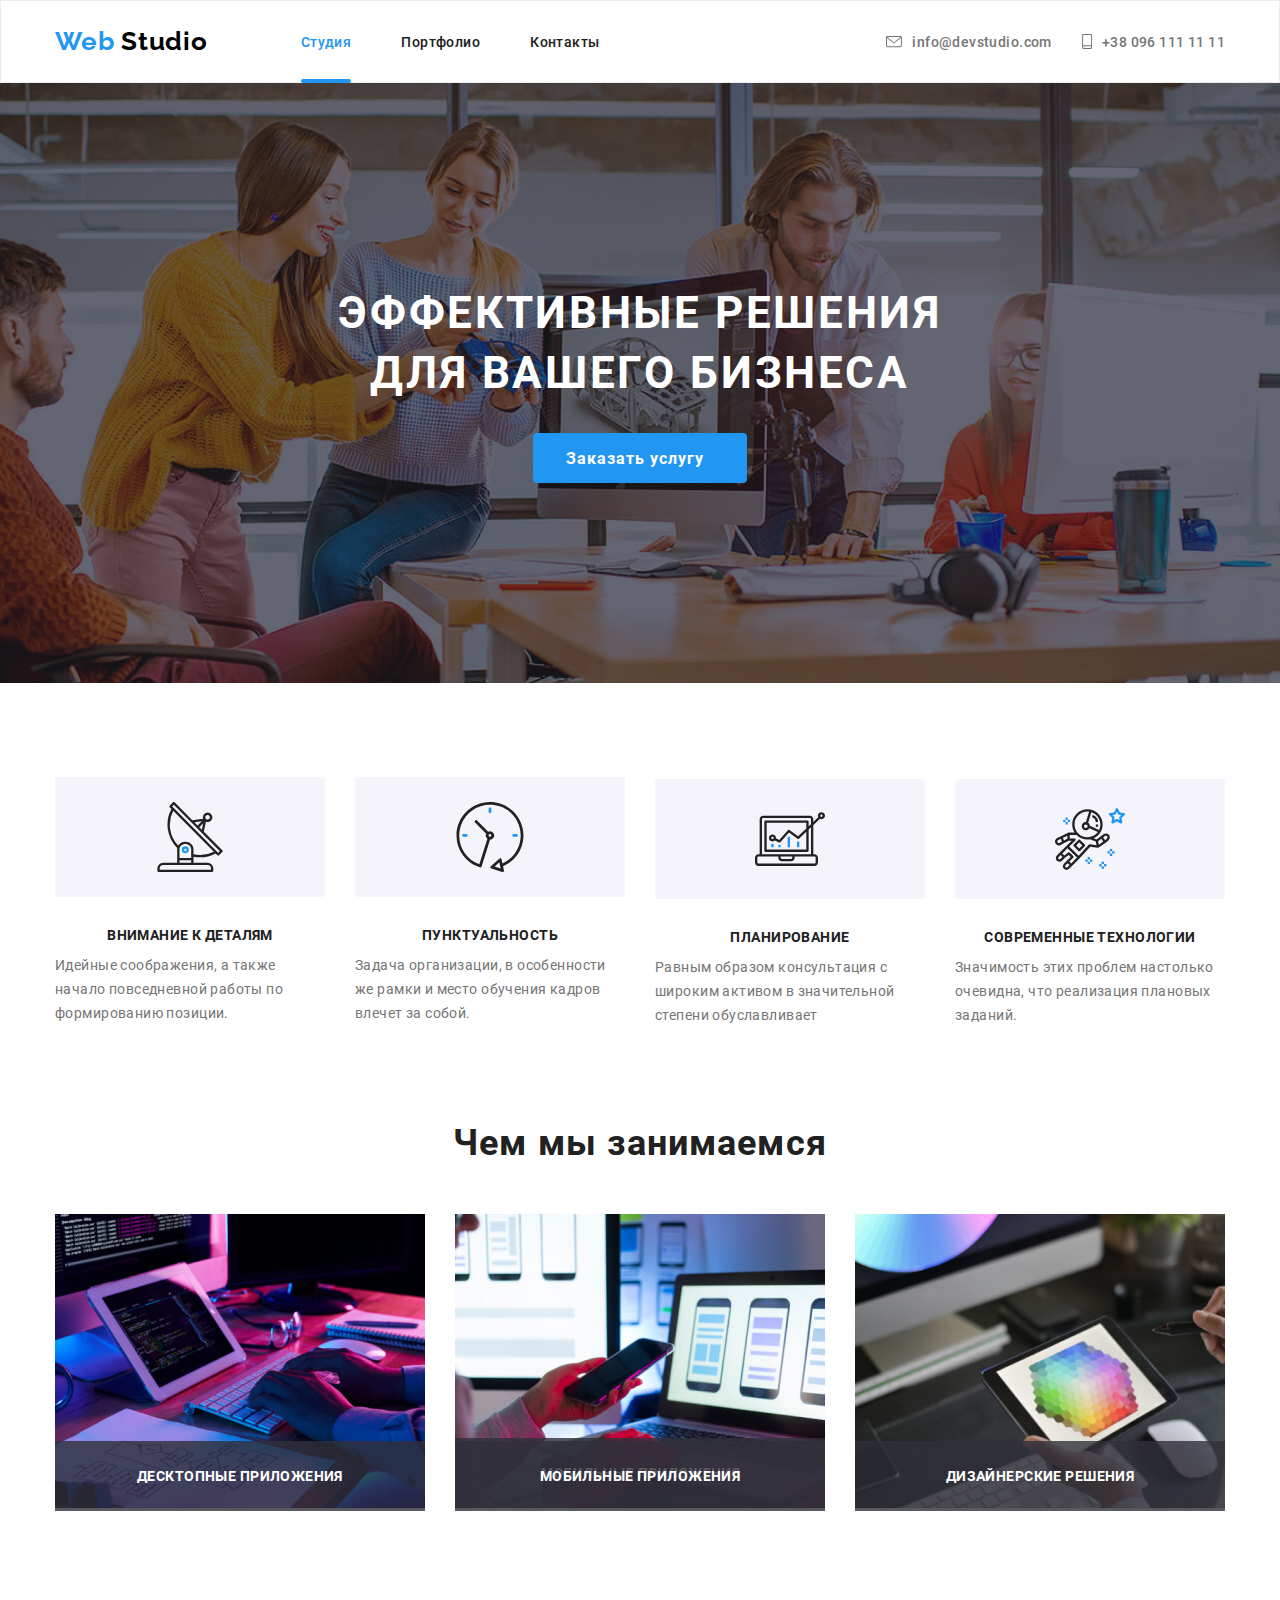
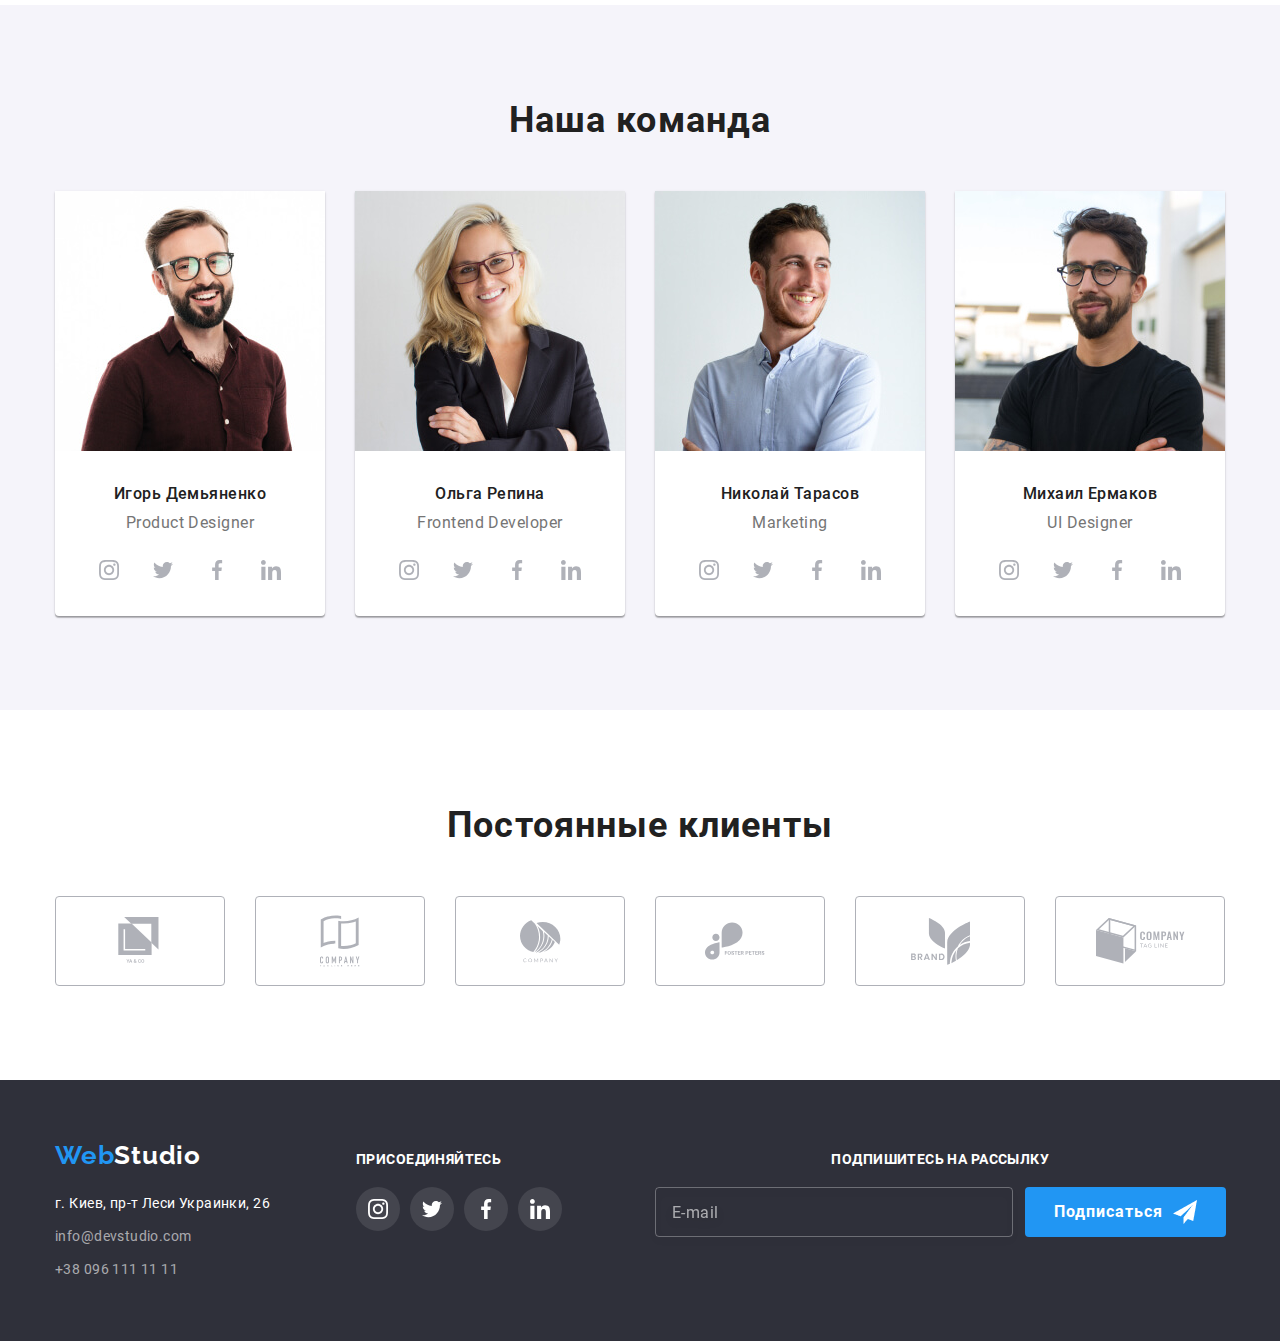
==== commit 4746f60f: "goit-markup-hw-08" ====
--- a/index.html
+++ b/index.html
@@ -68,7 +68,7 @@
             ></use>
           </svg>
         </button>
-        <div class="menu-container is-open" id="menu-container" data-menu>
+        <div class="menu-container" id="menu-container" data-menu>
           <div class="nav-container">
             <ul class="burger-nav list">
               <li class="burger-list block-link">
@@ -255,8 +255,7 @@
                 <img
                   class="command-photo"
                   src="./image/desktop/demyanenko.jpg"
-                  alt="фото Игоря Демьяненко"
-                  width="270"
+                  alt="фото Игоря Демьяненко"                  
                 />
               </picture>
               <!--<img
--- a/css/main.min.css
+++ b/css/main.min.css
@@ -1,2 +1,2 @@
-/*! normalize.css v8.0.1 | MIT License | github.com/necolas/normalize.css */html{line-height:1.15;-webkit-text-size-adjust:100%}body{margin:0}main{display:block}h1{font-size:2em;margin:0.67em 0}hr{box-sizing:content-box;height:0;overflow:visible}pre{font-family:monospace, monospace;font-size:1em}a{background-color:transparent}abbr[title]{border-bottom:none;text-decoration:underline;text-decoration:underline dotted}b,strong{font-weight:bolder}code,kbd,samp{font-family:monospace, monospace;font-size:1em}small{font-size:80%}sub,sup{font-size:75%;line-height:0;position:relative;vertical-align:baseline}sub{bottom:-0.25em}sup{top:-0.5em}img{border-style:none}button,input,optgroup,select,textarea{font-family:inherit;font-size:100%;line-height:1.15;margin:0}button,input{overflow:visible}button,select{text-transform:none}button,[type="button"],[type="reset"],[type="submit"]{-webkit-appearance:button}button::-moz-focus-inner,[type="button"]::-moz-focus-inner,[type="reset"]::-moz-focus-inner,[type="submit"]::-moz-focus-inner{border-style:none;padding:0}button:-moz-focusring,[type="button"]:-moz-focusring,[type="reset"]:-moz-focusring,[type="submit"]:-moz-focusring{outline:1px dotted ButtonText}fieldset{padding:0.35em 0.75em 0.625em}legend{box-sizing:border-box;color:inherit;display:table;max-width:100%;padding:0;white-space:normal}progress{vertical-align:baseline}textarea{overflow:auto}[type="checkbox"],[type="radio"]{box-sizing:border-box;padding:0}[type="number"]::-webkit-inner-spin-button,[type="number"]::-webkit-outer-spin-button{height:auto}[type="search"]{-webkit-appearance:textfield;outline-offset:-2px}[type="search"]::-webkit-search-decoration{-webkit-appearance:none}::-webkit-file-upload-button{-webkit-appearance:button;font:inherit}details{display:block}summary{display:list-item}template{display:none}[hidden]{display:none}@font-face{font-family:"Roboto";src:url("../fonts/roboto-v20-latin_cyrillic-regular.woff2") format("woff2"),url("../fonts/roboto-v20-latin_cyrillic-regular.woff") format("woff");font-weight:400;font-style:normal}@font-face{font-family:"Roboto";src:url("../fonts/roboto-v20-latin_cyrillic-500.woff2") format("woff2"),url("../fonts/roboto-v20-latin_cyrillic-500.woff") format("woff");font-weight:500;font-style:normal}@font-face{font-family:"Roboto";src:url("../fonts/roboto-v20-latin_cyrillic-700.woff2") format("woff2"),url("../fonts/roboto-v20-latin_cyrillic-700.woff") format("woff");font-weight:700;font-style:normal}@font-face{font-family:"Roboto";src:url("../fonts/roboto-v20-latin_cyrillic-900.woff2") format("woff2"),url("../fonts/roboto-v20-latin_cyrillic-900.woff") format("woff");font-weight:900;font-style:normal}@font-face{font-family:"Raleway";src:url("../fonts/raleway-v17-latin_cyrillic-700.woff2") format("woff2"),url("../fonts/raleway-v17-latin_cyrillic-700.woff") format("woff");font-weight:700;font-style:normal}html{box-sizing:border-box}@media (min-width: 480px){html{min-width:480px}}@media (min-width: 768px){html{min-width:768px}}@media (min-width: 1200px){html{max-width:1600px}}*,*::before,*::after{box-sizing:inherit}body{margin:0;font-family:Roboto,sans-serif;font-style:normal;font-weight:normal;font-size:14px;line-height:16px;letter-spacing:0.03em;background-color:#ffffff;color:#212121}.visually-hidden{position:absolute;width:1px;height:1px;margin:-1px;border:0;padding:0;white-space:nowrap;clip-path:inset(100%);clip:rect(0 0 0 0);overflow:hidden}.container{width:100%;margin-left:auto;margin-right:auto;padding-left:15px;padding-right:15px}@media (min-width: 480px){.container{width:480px}}@media (min-width: 768px){.container{width:768px}}@media (min-width: 1200px){.container{width:1200px}}.list{margin-top:0;margin-bottom:0;list-style:none}.section{padding-bottom:40px}@media (min-width: 480px){.section{padding-bottom:60px}}@media (min-width: 768px){.section{padding-bottom:60px}}@media (min-width: 1200px){.section{padding-bottom:94px}}@media (min-width: 480px){.section.drop{display:none}}@media (max-width: 1199px){.section.drop{display:none}}@media (min-width: 1200px){.section.drop{display:flex}}.section .section-title{margin-top:0;font-weight:bold;text-align:center;letter-spacing:0.03em}@media (min-width: 480px){.section .section-title{margin-bottom:30px;font-size:28px;line-height:33px}}@media (max-width: 1199px){.section .section-title{margin-bottom:30px;font-size:28px;line-height:33px}}@media (min-width: 1200px){.section .section-title{margin-bottom:50px;font-size:36px;line-height:42px}}.logo{display:inline-block;flex-direction:column;justify-content:start;color:#000000;text-decoration:none;font-family:Raleway,sans-serif;font-style:normal;font-weight:700;font-size:26px;line-height:31px;letter-spacing:0.03em}@media (min-width: 768px){.logo{margin-right:85px;font-size:24px;line-height:28px}}@media (min-width: 1200px){.logo{margin-right:93px;font-size:26px;line-height:31px}}.first-logo{color:#2196f3}.social{display:flex;padding-left:0;align-items:center;justify-content:center}.social-link{display:inline-flex;justify-content:center;align-items:center;width:44px;height:44px;background:#fff;background-repeat:no-repeat;background-position:center;border-radius:50%;fill:#afb1b8;transition-duration:250ms;transition-timing-function:cubic-bezier(0.4, 0, 0.2, 1)}.social-link:hover,.social-link:focus{background-color:#2196f3;fill:#fff}.social-block{display:inline-flex}.social-block:not(:last-child){margin-right:10px}.social-icon{display:inline-flex;width:20px;height:20px}.hero>.button{display:inline-block;margin-left:auto;margin-right:auto;min-width:200px;padding:10px 32px;border-radius:4px;border:1px solid transparent;align-items:center;text-align:center;letter-spacing:0.06em}.modal .modal-button{display:inline-flex;align-items:center;min-width:200px;height:50px;padding:10px 55px;margin-left:124px;border-radius:4px;border:1px solid transparent;color:#fff;background-color:#2196f3;text-decoration:none;font-weight:bold;font-size:16px;line-height:30px;align-items:center;text-align:center;letter-spacing:0.06em;box-shadow:0px 4px 4px rgba(0,0,0,0.15);border-radius:4px;outline:none;transition-duration:250ms;transition-timing-function:cubic-bezier(0.4, 0, 0.2, 1)}.modal .modal-button:hover{background-color:#188ce8}.footer-button{background:#2196f3;box-shadow:0px 4px 4px rgba(0,0,0,0.15)}.footer-button p{color:#fff;font-size:16px}.button{display:inline-flex;align-items:center;min-width:200px;height:50px;padding:10px 28px;border-radius:4px;border:1px solid transparent;color:#fff;background-color:#2196f3;text-decoration:none;font-weight:bold;font-size:16px;line-height:30px;align-items:center;text-align:center;letter-spacing:0.06em}.button::after{content:"";width:24px;height:24px;margin-left:10px;background-image:url(../image/icon-send.png);background-size:contain}@media (max-width: 767px){.button-burger{width:40px;height:40px;padding:0;background-color:transparent;border:none}}@media (min-width: 768px){.button-burger{display:none}}@media (min-width: 1200px){.button-burger{display:none}}@media (max-width: 767px){.close-menu:hover,.close-menu:focus{fill:#2196f3}}@media (max-width: 767px){.icon-close{display:flex;width:19px;height:19px}}@media (max-width: 767px){.icon-menu{display:flex;width:24px;height:16px}}.backdrop{position:fixed;opacity:1;z-index:2;top:0;right:0;bottom:0;left:0;background-color:rgba(0,0,0,0.2)}.backdrop.is-hidden{visibility:hidden;pointer-events:none;opacity:0;transition:1500ms linear}.modal{position:absolute;width:100%;padding:40px;top:50%;left:50%;transform:translate(-50%, -50%);background:#ffffff;box-shadow:0px 1px 3px rgba(0,0,0,0.12),0px 1px 1px rgba(0,0,0,0.14),0px 2px 1px rgba(0,0,0,0.2);border-radius:4px}@media (min-width: 480px){.modal{max-width:450px;min-height:609px}}@media (min-width: 768px){.modal{max-width:450px;min-height:609px}}@media (min-width: 1200px){.modal{max-width:528px;min-height:581px}}.modal-close{position:absolute;background-repeat:no-repeat;background-position:center;justify-content:center;align-items:center;width:30px;height:30px;top:8px;right:8px;padding:6px;background:#ffffff;border:1px solid rgba(0,0,0,0.1);box-sizing:border-box;border-radius:50%;transition-duration:250ms;transition-timing-function:cubic-bezier(0.4, 0, 0.2, 1)}.modal-close:hover,.modal-close:focus,.modal-close:active{fill:#2196f3;outline:none}.close{display:flex;width:18px;height:18px;padding-right:2px}.modal>h2{display:flex;justify-content:flex-start;margin-top:0;margin-bottom:12px;font-style:normal;font-weight:bold;text-align:center;letter-spacing:0.03em;color:#212121}@media (min-width: 480px){.modal>h2{font-size:20px;line-height:30px}}@media (min-width: 768px){.modal>h2{font-size:20px;line-height:30px}}@media (min-width: 1200px){.modal>h2{font-size:20px;line-height:23px}}.modal .modal-box:not(:last-child){margin-bottom:10px}.comment-box{margin-bottom:20px}.modal .modal-label{display:block;margin-bottom:4px;font-style:normal;font-weight:normal;font-size:12px;line-height:14px;letter-spacing:0.01em;color:#757575}.box-icon{position:relative}.modal .modal-input{display:block;width:100%;height:40px;padding:12px 0 12px 42px;border:1px solid rgba(33,33,33,0.2);box-sizing:border-box;border-radius:4px;fill:#212121;outline:none;transition-duration:250ms;transition-timing-function:cubic-bezier(0.4, 0, 0.2, 1)}.modal .modal-input:focus,.modal .modal-input:active{border-color:#2196f3;box-sizing:border-box;border-radius:4px}.modal .modal-input:focus+.person-icon,.modal .modal-input:active+.person-icon{fill:#2196f3}.modal .modal-input:focus+.phone-icon,.modal .modal-input:active+.phone-icon{fill:#2196f3}.modal .modal-input:focus+.email-icon,.modal .modal-input:active+.email-icon{fill:#2196f3}.person-icon{position:absolute;width:18px;height:18px;padding:3px;top:50%;left:12px;transform:translateY(-50%)}.phone-icon{position:absolute;width:18px;height:18px;padding:2.5px;top:50%;left:12px;transform:translateY(-50%)}.email-icon{position:absolute;width:18px;height:18px;padding:1.5px 3px;top:50%;left:12px;transform:translateY(-50%)}.person-icon>.person-black{display:inline-flex;width:12px;height:12px}.phone-icon>.phone-black{display:inline-flex;width:13px;height:13px}.email-icon>.email-black{display:inline-flex;width:15px;height:12px}.modal .modal-comment{padding:12px 16px;width:100%;height:120px;resize:none;border:1px solid rgba(33,33,33,0.2);box-sizing:border-box;border-radius:4px;transition-duration:250ms;transition-timing-function:cubic-bezier(0.4, 0, 0.2, 1)}.modal .modal-comment:focus,.modal .modal-comment:active{outline:none;border-color:#2196f3}.modal-comment::placeholder{font-family:Roboto;font-style:normal;font-weight:normal;font-size:12px;line-height:14px;letter-spacing:0.01em;color:rgba(117,117,117,0.5)}.modal-checkbox{display:flex;align-items:center;justify-content:center;margin-bottom:30px}@media (min-width: 480px){.modal-checkbox{margin-left:0}}@media (min-width: 768px){.modal-checkbox{margin-left:0}}@media (min-width: 1200px){.modal-checkbox{margin-left:12px}}.modal-checkbox>.contract-input{position:absolute;z-index:-1;opacity:0}.modal-checkbox>.contract-label{font-style:normal;font-weight:normal;letter-spacing:0.03em;color:#757575}@media (min-width: 480px){.modal-checkbox>.contract-label{font-size:12px;line-height:14px}}@media (min-width: 768px){.modal-checkbox>.contract-label{font-size:12px;line-height:14px}}@media (min-width: 1200px){.modal-checkbox>.contract-label{font-size:14px;line-height:24px}}.contract-input+.contract-label{display:inline-flex;align-items:center;user-select:none;transition-duration:250ms;transition-timing-function:cubic-bezier(0.4, 0, 0.2, 1)}.contract-input+.contract-label::before{content:"";display:inline-block;width:16px;height:15px;margin-right:7px;border:1px solid #212121;border-radius:2px;box-shadow:0px 4px 4px rgba(0,0,0,0.25);background-repeat:no-repeat;background-position:center center}.contract-input:checked+.contract-label::before{border-color:#2196f3;background-color:#2196f3;background-image:url(../image/checkbox.svg)}.contract-label>.contract-label-text{color:#2196f3}@media (max-width: 767px){.button-burger .icon-close{display:none}}@media (max-width: 767px){.button-burger.is-open .icon-close{display:block}}@media (max-width: 767px){.button-burger.is-open .icon-menu{display:none}}@media (max-width: 767px){.menu-container{display:none;position:absolute;top:100%;left:0;width:100%;min-height:393px;padding:60px 0;background-color:#fff;text-align:center;box-shadow:0px 4px 8px rgba(0,0,0,0.04),0px 2px 4px rgba(0,0,0,0.08),0px 1px 3px rgba(0,0,0,0.16);z-index:2}}@media (min-width: 768px){.menu-container{display:none}}@media (min-width: 1200px){.menu-container{display:none}}@media (max-width: 767px){.menu-container.is-open{display:block}}@media (max-width: 767px){.nav-container{display:block;align-items:center;justify-content:center;margin-bottom:60px}}@media (max-width: 767px){.nav-container>.burger-nav{display:block;text-align:center;padding-left:0}}@media (max-width: 767px){.burger-nav .link{color:#212121;text-decoration:none;font-weight:500;transition-duration:250ms;transition-timing-function:cubic-bezier(0.4, 0, 0.2, 1)}.burger-nav .link:hover,.burger-nav .link:focus{color:#2196f3}}@media (max-width: 767px){.burger-nav .link-activ{color:#2196f3;text-decoration:none;font-weight:500}}@media (max-width: 767px){.burger-list>.link-activ{position:relative}}@media (max-width: 767px){.burger-list>.link-activ::before{content:"";display:block;position:absolute;width:100%;height:4px;background-color:#2196f3;border-radius:2px;bottom:-8px;left:0}}@media (max-width: 767px){.burger-list:not(:last-child){margin-bottom:40px}}@media (max-width: 767px){.burger-nav .link.current{color:#2196f3}}@media (max-width: 767px){.address-container{display:block;align-items:center;justify-content:center;isplay:none}}@media (max-width: 767px){.address-container>.burger-address{display:block;align-items:center;justify-content:center;width:100%;padding-left:0}}@media (max-width: 767px){.burger-address .link{display:flex;align-items:center;color:#757575;fill:#757575;text-decoration:none;font-style:normal;font-weight:500;transition-duration:250ms;transition-timing-function:cubic-bezier(0.4, 0, 0.2, 1)}.burger-address .link:hover,.burger-address .link:focus{color:#2196f3;fill:#2196f3}}@media (max-width: 767px){.burger-address>.burger-mail{display:flex;text-align:center;width:100%;margin-bottom:16px;padding-left:140px}}.burger-mail .envelopemail{display:flex}@media (max-width: 767px){.burger-address>.burger-phone{display:flex;text-align:center;width:100%;margin-bottom:16px;padding-left:151px}}.top-header{position:relative;border:1px solid #ececec;padding-top:10px;padding-bottom:10px}@media (min-width: 480px){.top-header{padding-top:16px;padding-bottom:16px}}@media (min-width: 768px){.top-header{padding-top:21px;padding-bottom:21px}}@media (min-width: 1200px){.top-header{padding-top:25px;padding-bottom:25px}}.header{display:flex;align-items:center;height:31px}.navigation{display:flex;align-items:center;margin-right:auto}.menu-nav{display:none;padding-left:0}@media (min-width: 480px){.menu-nav{display:none}}@media (min-width: 768px){.menu-nav{display:flex}}@media (min-width: 1200px){.menu-nav{display:flex}}.menu-nav .link{color:#212121;text-decoration:none;font-weight:500;transition-duration:250ms;transition-timing-function:cubic-bezier(0.4, 0, 0.2, 1)}.menu-nav .link:hover,.menu-nav .link:focus{color:#2196f3}.menu-nav .link-activ{color:#2196f3;text-decoration:none;font-weight:500}.menu-list>.link-activ{position:relative}.menu-list>.link-activ::before{content:"";display:block;position:absolute;width:100%;height:4px;background-color:#2196f3;border-radius:2px;bottom:-33px;left:0}.menu-list:not(:last-child){margin-right:50px}.menu-nav .link.current{color:#2196f3}.menu-address{display:none}@media (min-width: 480px){.menu-address{display:none}}@media (min-width: 768px){.menu-address{display:block;height:38px}}@media (min-width: 1200px){.menu-address{display:flex;align-items:center;justify-content:flex-end;padding-left:0}}.menu-address .link{display:flex;align-items:center;color:#757575;fill:#757575;text-decoration:none;font-style:normal;font-weight:500;transition-duration:250ms;transition-timing-function:cubic-bezier(0.4, 0, 0.2, 1)}.menu-address .link:hover,.menu-address .link:focus{color:#2196f3;fill:#2196f3}.menu-address>.mail-link{display:flex}@media (max-width: 1199px){.menu-address>.mail-link{height:14px;margin-bottom:10px}}@media (min-width: 1200px){.menu-address>.mail-link{height:16px;align-items:center;margin-right:30px}}.envelopemail{display:flex;margin-right:10px}.email-text{font-weight:500;font-size:14px;line-height:16px;letter-spacing:0.02em}.phone-link{display:inline-flex}@media (min-width: 768px){.phone-link{height:14px}}@media (min-width: 1200px){.phone-link{display:inline-flex;height:16px;align-items:center}}.hero>.hero-title{margin-top:0;margin-bottom:30px;margin-left:auto;margin-right:auto;width:100%;text-align:center;color:#fff;font-weight:700;font-size:20px;line-height:36px;letter-spacing:0.06em;text-transform:uppercase}@media (min-width: 480px){.hero>.hero-title{width:360px;font-size:26px;line-height:42px;margin-top:0;margin-bottom:30px;margin-left:auto;margin-right:auto}}@media (min-width: 768px){.hero>.hero-title{width:360px;font-size:26px;line-height:42px;margin-top:0;margin-bottom:30px;margin-left:auto;margin-right:auto}}@media (min-width: 1200px){.hero>.hero-title{width:696px;font-size:44px;line-height:60px;margin-top:0;margin-bottom:30px;margin-left:auto;margin-right:auto}}.hero{max-width:480px;height:300px;margin-left:auto;margin-right:auto;text-align:center;padding-top:70px;padding-bottom:100px;background-color:#c4c4c4;background-image:linear-gradient(to right, rgba(47,48,58,0.4), rgba(47,48,58,0.4)),url(../image/mobile/header.png);background-repeat:no-repeat;background-size:cover;background-position:center}@media (min-width: 480px){.hero{min-width:100%;height:400px;margin-left:auto;margin-right:auto;text-align:center;padding:118px 60px;background-image:linear-gradient(to right, rgba(47,48,58,0.4), rgba(47,48,58,0.4)),url(../image/mobile/header.png)}}@media screen and (min-width: 480px) and (min-device-pixel-ratio: 2), screen and (min-width: 480px) and (min-resolution: 192dpi), screen and (min-width: 480px) and (min-resolution: 2dppx){.hero{background-image:linear-gradient(to right, rgba(47,48,58,0.4), rgba(47,48,58,0.4)),url(../image/mobile/header@2x.png)}}@media (min-width: 768px){.hero{width:768px;background-image:linear-gradient(to right, rgba(47,48,58,0.4), rgba(47,48,58,0.4)),url(../image/tablet/header.png)}}@media screen and (min-width: 768px) and (min-device-pixel-ratio: 2), screen and (min-width: 768px) and (min-resolution: 192dpi), screen and (min-width: 768px) and (min-resolution: 2dppx){.hero{background-image:linear-gradient(to right, rgba(47,48,58,0.4), rgba(47,48,58,0.4)),url(../image/tablet/header@2x.png)}}@media (min-width: 1200px){.hero{width:1200px;background-image:linear-gradient(to right, rgba(47,48,58,0.4), rgba(47,48,58,0.4)),url(../image/desktop/header.png)}}@media screen and (min-width: 1200px) and (min-device-pixel-ratio: 2), screen and (min-width: 1200px) and (min-resolution: 192dpi), screen and (min-width: 1200px) and (min-resolution: 2dppx){.hero{background-image:linear-gradient(to right, rgba(47,48,58,0.4), rgba(47,48,58,0.4)),url(../image/desktop/header@2x.png)}}.section .section-qualities{display:block;align-items:center;justify-content:space-between;padding-left:0}@media (min-width: 480px){.section .section-qualities{display:block}}@media (min-width: 768px){.section .section-qualities{display:flex;flex-wrap:wrap}}@media (min-width: 1200px){.section .section-qualities{display:flex;align-items:center;justify-content:space-between}}@media (max-width: 767px){.qualities-item{width:calc(100%)}}@media (min-width: 768px){.qualities-item{width:354px}}@media (min-width: 1200px){.qualities-item{width:calc((100% - 30px * 3) / 4)}}@media (max-width: 767px){.qualities-item:not(:last-child){margin-bottom:30px}}@media (min-width: 1200px){.qualities-item:not(:last-child){margin-right:30px}}@media (min-width: 768px){.qualities-item:nth-child(2n+1){margin-right:30px}}@media (min-width: 768px){.qualities-item:nth-child(-n+2){margin-bottom:30px;height:251px}}@media (min-width: 1200px){.qualities-item:nth-child(-n+2){margin-bottom:0}}.qualities-item.details::before{display:block;content:"";height:120px;background-color:#f5f4fa;background-image:url(../image/antenna-1.svg);background-repeat:no-repeat;background-position:center;border-radius:4px}.qualities-item.punctuality::before{display:block;content:"";height:120px;background-color:#f5f4fa;background-image:url(../image/clock-1.svg);background-repeat:no-repeat;background-position:center;border-radius:4px}.qualities-item.planning::before{display:block;content:"";height:120px;background-color:#f5f4fa;background-image:url(../image/diagram-1.svg);background-repeat:no-repeat;background-position:center;border-radius:4px}.qualities-item.technology::before{display:block;content:"";height:120px;background-color:#f5f4fa;background-image:url(../image/astronaut-1.svg);background-repeat:no-repeat;background-position:center;border-radius:4px}.section .section-qualities h3{margin-top:30px;margin-bottom:10px;text-align:center;font-weight:bold;font-size:14px;letter-spacing:0.03em;text-transform:uppercase}.section .section-qualities p{margin-top:0;margin-bottom:0;align-items:start;color:#757575;line-height:24px;letter-spacing:0.03em}@media (min-width: 480px){.qualities-padding{padding-top:60px}}@media (min-width: 768px){.qualities-padding{padding-top:60px}}@media (min-width: 1200px){.qualities-padding{padding-top:94px}}.section .section-activity{display:flex;align-items:center;justify-content:space-between;padding-left:0}.activity-item{position:relative;flex-direction:column;justify-content:center;text-align:center;width:calc((100% - 30px * 2) / 3);display:inline-block}.activity-item:not(:last-child){margin-right:30px}.section .section-activity h3{position:absolute;bottom:0;left:0;display:inline-block;padding-top:27px;padding-bottom:27px;margin-top:0;margin-bottom:0;width:370px;background:rgba(47,48,58,0.8);color:#fff;font-size:14px;font-weight:bold;text-align:center;letter-spacing:0.03em;text-transform:uppercase}.section.field{padding-top:40px;padding-bottom:40px;background:#f5f4fa}@media (min-width: 480px){.section.field{padding-top:60px;padding-bottom:60px}}@media (min-width: 768px){.section.field{padding-top:60px;padding-bottom:60px}}@media (min-width: 1200px){.section.field{padding-top:94px;padding-bottom:94px}}.section .section-command{display:block;align-items:center;padding-left:0}@media (min-width: 480px){.section .section-command{display:block}}@media (min-width: 768px){.section .section-command{display:flex;flex-wrap:wrap;align-items:center}}@media (min-width: 1200px){.section .section-command{display:flex;align-items:center;justify-content:center}}.command-photo{width:100%;height:300px}@media (max-width: 767px){.command-photo{width:calc(100%);height:460px}}@media (min-width: 768px){.command-photo{width:354px;height:374px}}@media (min-width: 1200px){.command-photo{width:270px;height:260px}}.command-list{align-items:center;padding-bottom:24px;width:calc(100%);background:#fff;box-shadow:0px 2px 1px rgba(0,0,0,0.2),0px 1px 1px rgba(0,0,0,0.14),0px 1px 3px rgba(0,0,0,0.12);border-radius:0px 0px 4px 4px}@media (max-width: 767px){.command-list{width:calc(100%)}}@media (min-width: 768px){.command-list{width:354px}}@media (min-width: 1200px){.command-list{width:calc((100% - 30px * 3) / 4)}}@media (max-width: 767px){.command-list:not(:last-child){margin-bottom:30px}}@media (min-width: 1200px){.command-list:not(:last-child){margin-right:30px}}@media (min-width: 768px){.command-list:nth-child(2n+1){margin-right:30px}}@media (max-width: 1199px){.command-list:nth-child(-n+2){margin-bottom:30px}}.section .section-command h3{margin-top:30px;margin-bottom:10px;font-weight:500;font-size:16px;line-height:19px;text-align:center;letter-spacing:0.03em}.section .section-command p{margin-top:0;margin-bottom:16px;color:#757575;font-size:16px;line-height:19px;text-align:center;letter-spacing:0.03em}.clients{align-items:center;justify-content:center;padding-left:0}@media (min-width: 480px){.clients{display:flex;flex-wrap:wrap}}@media (min-width: 768px){.clients{display:flex;flex-wrap:wrap}}@media (min-width: 1200px){.clients{display:flex}}.clients-list{display:flex;justify-content:center;align-items:center}@media (max-width: 767px){.clients-list{width:210px;height:90px}}@media (min-width: 768px){.clients-list{width:226px;height:90px}}@media (min-width: 1200px){.clients-list{width:170px;height:90px}}@media (min-width: 1200px){.clients-list:not(:last-child){margin-right:30px}}@media (min-width: 768px){.clients-list:not(:nth-child(3n)){margin-right:30px}}@media (max-width: 1199px){.clients-list:nth-child(-n+3){margin-bottom:30px}}@media (max-width: 767px){.clients-list:nth-child(2n+1){margin-right:30px}}@media (max-width: 767px){.clients-list:nth-child(-n+4){margin-bottom:30px}}.logo-link{display:flex;box-sizing:border-box;align-items:center;justify-content:center;border:1px solid #afb1b8;border-radius:4px;fill:#afb1b8;transition-duration:250ms;transition-timing-function:cubic-bezier(0.4, 0, 0.2, 1)}@media (max-width: 767px){.logo-link{width:210px;height:90px}}@media (min-width: 768px){.logo-link{width:226px;height:90px}}@media (min-width: 1200px){.logo-link{width:170px;height:90px}}.logo-link:hover,.logo-link:focus{border:1px solid #2196f3;border-radius:4px;fill:#2196f3}.logo-1{display:flex;background-repeat:no-repeat;align-items:center}@media (max-width: 767px){.clients-padding{padding-top:60px}}@media (min-width: 768px){.clients-padding{padding-top:60px}}@media (min-width: 1200px){.clients-padding{padding-top:94px}}.footer{background:#2f303a;color:#fff}.footer-box{padding-top:60px;padding-bottom:60px}@media (max-width: 767px){.footer-box{display:block;align-items:center;justify-content:center}}@media (min-width: 768px){.footer-box{display:inline-flex;flex-wrap:wrap}}@media (min-width: 1200px){.footer-box{display:flex;flex-wrap:nowrap;align-items:baseline;justify-content:start}}@media (max-width: 767px){.footer-container{text-align:center;margin-bottom:60px}}@media (min-width: 768px){.footer-container{text-align:center;margin-right:165px;margin-left:76px;margin-bottom:60px}}@media (min-width: 1200px){.footer-container{flex-direction:column;justify-content:start;text-align:start;margin-right:70px;margin-left:0;margin-bottom:0}}.footer .address{font-style:normal;line-height:24px;letter-spacing:0.03em}@media (min-width: 1200px){.footer .address{width:231px}}.footer .footer-logo{display:inline-flex;margin-bottom:20px;color:#fff;text-decoration:none;font-family:Raleway,sans-serif;font-style:normal;font-weight:700;font-size:26px;line-height:31px;letter-spacing:0.03em}.footer-address{padding-left:0}.footer-address .link{color:rgba(255,255,255,0.6);text-decoration:none;transition-duration:250ms;transition-timing-function:cubic-bezier(0.4, 0, 0.2, 1)}.footer-address .link:hover,.footer-address .link:focus{color:#2196f3}.address-mail{margin-top:9px;margin-bottom:9px}@media (max-width: 767px){.call{text-align:center;margin-bottom:60px}}@media (max-width: 1199px){.call{text-align:center;align-items:center}}@media (min-width: 1200px){.call{margin-right:93px;width:270px}}.footer .call b{display:inline-flex;margin-bottom:20px;font-weight:bold;text-transform:uppercase}.social-footer-link{display:inline-flex}.social-footer-link:not(:last-child){margin-right:10px}.call-link{display:inline-flex;justify-content:center;align-items:center;width:44px;height:44px;background:#fff;background-repeat:no-repeat;background-position:center;border-radius:50%;background-color:rgba(255,255,255,0.1);transition-duration:250ms;transition-timing-function:cubic-bezier(0.4, 0, 0.2, 1)}.call-link:hover,.call-link:focus{background-color:#2196f3}.call-link:not(:last-child){margin-right:10px}.call-icon{display:inline-flex;width:20px;height:20px;fill:#fff}.social-footer{display:flex;padding-left:0;align-items:center;justify-content:center}@media (min-width: 1200px){.social-footer{justify-content:start}}@media (max-width: 767px){.subscription{display:block;text-align:center}}@media (min-width: 768px){.subscription{display:block;text-align:center;margin-left:166px}}@media (min-width: 1200px){.subscription{margin-left:0}}.subscription b{display:inline-flex;margin-bottom:20px;font-weight:bold;text-transform:uppercase}@media (max-width: 767px){.mailing{display:block;text-align:center}}@media (min-width: 768px){.mailing{display:block}}@media (min-width: 1200px){.mailing{display:flex}}.mailing>p{display:inline-flex;margin-right:12px}.subscription-label{display:block}@media (max-width: 767px){.subscription-label{margin-bottom:20px}}@media (min-width: 768px){.subscription-label{margin-bottom:20px}}.subscription-input{margin-right:12px;padding-left:16px;height:50px;background:transparent;color:rgba(255,255,255,0.6);font-style:normal;font-weight:normal;font-size:16px;line-height:20px;letter-spacing:0.03em;border:1px solid rgba(255,255,255,0.3);box-sizing:border-box;filter:drop-shadow(0px 4px 4px rgba(0,0,0,0.15));border-radius:4px;outline:none;transition-duration:250ms;transition-timing-function:cubic-bezier(0.4, 0, 0.2, 1)}@media (max-width: 767px){.subscription-input{width:100%}}@media (min-width: 768px){.subscription-input{width:450px}}@media (min-width: 1200px){.subscription-input{width:358px}}.subscription-input::placeholder{display:flex;align-items:center;font-style:normal;font-weight:normal;font-size:16px;line-height:20px;letter-spacing:0.03em;color:rgba(255,255,255,0.6)}
+/*! normalize.css v8.0.1 | MIT License | github.com/necolas/normalize.css */html{line-height:1.15;-webkit-text-size-adjust:100%}body{margin:0}main{display:block}h1{font-size:2em;margin:0.67em 0}hr{box-sizing:content-box;height:0;overflow:visible}pre{font-family:monospace, monospace;font-size:1em}a{background-color:transparent}abbr[title]{border-bottom:none;text-decoration:underline;text-decoration:underline dotted}b,strong{font-weight:bolder}code,kbd,samp{font-family:monospace, monospace;font-size:1em}small{font-size:80%}sub,sup{font-size:75%;line-height:0;position:relative;vertical-align:baseline}sub{bottom:-0.25em}sup{top:-0.5em}img{border-style:none}button,input,optgroup,select,textarea{font-family:inherit;font-size:100%;line-height:1.15;margin:0}button,input{overflow:visible}button,select{text-transform:none}button,[type="button"],[type="reset"],[type="submit"]{-webkit-appearance:button}button::-moz-focus-inner,[type="button"]::-moz-focus-inner,[type="reset"]::-moz-focus-inner,[type="submit"]::-moz-focus-inner{border-style:none;padding:0}button:-moz-focusring,[type="button"]:-moz-focusring,[type="reset"]:-moz-focusring,[type="submit"]:-moz-focusring{outline:1px dotted ButtonText}fieldset{padding:0.35em 0.75em 0.625em}legend{box-sizing:border-box;color:inherit;display:table;max-width:100%;padding:0;white-space:normal}progress{vertical-align:baseline}textarea{overflow:auto}[type="checkbox"],[type="radio"]{box-sizing:border-box;padding:0}[type="number"]::-webkit-inner-spin-button,[type="number"]::-webkit-outer-spin-button{height:auto}[type="search"]{-webkit-appearance:textfield;outline-offset:-2px}[type="search"]::-webkit-search-decoration{-webkit-appearance:none}::-webkit-file-upload-button{-webkit-appearance:button;font:inherit}details{display:block}summary{display:list-item}template{display:none}[hidden]{display:none}@font-face{font-family:"Roboto";src:url("../fonts/roboto-v20-latin_cyrillic-regular.woff2") format("woff2"),url("../fonts/roboto-v20-latin_cyrillic-regular.woff") format("woff");font-weight:400;font-style:normal}@font-face{font-family:"Roboto";src:url("../fonts/roboto-v20-latin_cyrillic-500.woff2") format("woff2"),url("../fonts/roboto-v20-latin_cyrillic-500.woff") format("woff");font-weight:500;font-style:normal}@font-face{font-family:"Roboto";src:url("../fonts/roboto-v20-latin_cyrillic-700.woff2") format("woff2"),url("../fonts/roboto-v20-latin_cyrillic-700.woff") format("woff");font-weight:700;font-style:normal}@font-face{font-family:"Roboto";src:url("../fonts/roboto-v20-latin_cyrillic-900.woff2") format("woff2"),url("../fonts/roboto-v20-latin_cyrillic-900.woff") format("woff");font-weight:900;font-style:normal}@font-face{font-family:"Raleway";src:url("../fonts/raleway-v17-latin_cyrillic-700.woff2") format("woff2"),url("../fonts/raleway-v17-latin_cyrillic-700.woff") format("woff");font-weight:700;font-style:normal}html{box-sizing:border-box}@media (min-width: 480px){html{min-width:480px}}@media (min-width: 768px){html{min-width:768px}}@media (min-width: 1200px){html{max-width:1600px}}*,*::before,*::after{box-sizing:inherit}body{margin:0;font-family:Roboto,sans-serif;font-style:normal;font-weight:normal;font-size:14px;line-height:16px;letter-spacing:0.03em;background-color:#ffffff;color:#212121}.visually-hidden{position:absolute;width:1px;height:1px;margin:-1px;border:0;padding:0;white-space:nowrap;clip-path:inset(100%);clip:rect(0 0 0 0);overflow:hidden}.container{width:100%;margin-left:auto;margin-right:auto;padding-left:15px;padding-right:15px}@media (min-width: 480px){.container{width:480px}}@media (min-width: 768px){.container{width:768px}}@media (min-width: 1200px){.container{width:1200px}}.list{margin-top:0;margin-bottom:0;list-style:none}.section{padding-bottom:60px}@media (min-width: 480px){.section{padding-bottom:60px}}@media (min-width: 768px){.section{padding-bottom:60px}}@media (min-width: 1200px){.section{padding-bottom:94px}}@media (min-width: 480px){.section.drop{display:none}}@media (max-width: 1199px){.section.drop{display:none}}@media (min-width: 1200px){.section.drop{display:flex}}.section .section-title{margin-top:0;font-weight:bold;text-align:center;letter-spacing:0.03em}@media (min-width: 480px){.section .section-title{margin-bottom:30px;font-size:28px;line-height:33px}}@media (max-width: 1199px){.section .section-title{margin-bottom:30px;font-size:28px;line-height:33px}}@media (min-width: 1200px){.section .section-title{margin-bottom:50px;font-size:36px;line-height:42px}}.logo{display:inline-block;flex-direction:column;justify-content:start;color:#000000;text-decoration:none;font-family:Raleway,sans-serif;font-style:normal;font-weight:700;font-size:26px;line-height:31px;letter-spacing:0.03em}@media (min-width: 768px){.logo{margin-right:85px;font-size:24px;line-height:28px}}@media (min-width: 1200px){.logo{margin-right:93px;font-size:26px;line-height:31px}}.first-logo{color:#2196f3}.social{display:flex;padding-left:0;align-items:center;justify-content:center}.social-link{display:inline-flex;justify-content:center;align-items:center;width:44px;height:44px;background:#fff;background-repeat:no-repeat;background-position:center;border-radius:50%;fill:#afb1b8;transition-duration:250ms;transition-timing-function:cubic-bezier(0.4, 0, 0.2, 1)}.social-link:hover,.social-link:focus{background-color:#2196f3;fill:#fff}.social-block{display:inline-flex}.social-block:not(:last-child){margin-right:10px}.social-icon{display:inline-flex;width:20px;height:20px}.hero>.button{display:inline-block;margin-left:auto;margin-right:auto;min-width:200px;padding:10px 32px;border-radius:4px;border:1px solid transparent;align-items:center;text-align:center;letter-spacing:0.06em}.modal .modal-button{display:flex;align-items:center;min-width:200px;height:50px;padding:10px 55px;margin-left:auto;margin-right:auto;border-radius:4px;border:1px solid transparent;color:#fff;background-color:#2196f3;text-decoration:none;font-weight:bold;font-size:16px;line-height:30px;align-items:center;text-align:center;letter-spacing:0.06em;box-shadow:0px 4px 4px rgba(0,0,0,0.15);border-radius:4px;outline:none;transition-duration:250ms;transition-timing-function:cubic-bezier(0.4, 0, 0.2, 1)}.modal .modal-button:hover{background-color:#188ce8}.footer-button{background:#2196f3;box-shadow:0px 4px 4px rgba(0,0,0,0.15)}.footer-button p{color:#fff;font-size:16px}.button{display:inline-flex;align-items:center;min-width:200px;height:50px;padding:10px 28px;border-radius:4px;border:1px solid transparent;color:#fff;background-color:#2196f3;text-decoration:none;font-weight:bold;font-size:16px;line-height:30px;align-items:center;text-align:center;letter-spacing:0.06em}.button::after{content:"";width:24px;height:24px;margin-left:10px;background-image:url(../image/icon-send.png);background-size:contain}@media (max-width: 767px){.button-burger{width:40px;height:40px;padding:0;background-color:transparent;border:none}}@media (min-width: 768px){.button-burger{display:none}}@media (min-width: 1200px){.button-burger{display:none}}@media (max-width: 767px){.close-menu:hover,.close-menu:focus{fill:#2196f3}}@media (max-width: 767px){.icon-close{display:flex;width:19px;height:19px}}@media (max-width: 767px){.icon-menu{display:flex;width:24px;height:16px}}.backdrop{position:fixed;opacity:1;z-index:2;top:0;right:0;bottom:0;left:0;background-color:rgba(0,0,0,0.2)}.backdrop.is-hidden{visibility:hidden;pointer-events:none;opacity:0;transition:1500ms linear}.modal{position:absolute;width:100%;padding:40px;top:50%;left:50%;transform:translate(-50%, -50%);background:#ffffff;box-shadow:0px 1px 3px rgba(0,0,0,0.12),0px 1px 1px rgba(0,0,0,0.14),0px 2px 1px rgba(0,0,0,0.2);border-radius:4px}@media (min-width: 480px){.modal{max-width:450px;min-height:609px}}@media (min-width: 768px){.modal{max-width:450px;min-height:609px}}@media (min-width: 1200px){.modal{max-width:528px;min-height:581px}}.modal-close{position:absolute;background-repeat:no-repeat;background-position:center;justify-content:center;align-items:center;width:30px;height:30px;top:8px;right:8px;padding:6px;background:#ffffff;border:1px solid rgba(0,0,0,0.1);box-sizing:border-box;border-radius:50%;transition-duration:250ms;transition-timing-function:cubic-bezier(0.4, 0, 0.2, 1)}.modal-close:hover,.modal-close:focus,.modal-close:active{fill:#2196f3;outline:none}.close{display:flex;width:18px;height:18px;padding-right:2px}.modal>h2{display:flex;justify-content:flex-start;margin-top:0;margin-bottom:12px;font-style:normal;font-weight:bold;text-align:center;letter-spacing:0.03em;color:#212121}@media (min-width: 480px){.modal>h2{font-size:20px;line-height:30px}}@media (min-width: 768px){.modal>h2{font-size:20px;line-height:30px}}@media (min-width: 1200px){.modal>h2{font-size:20px;line-height:23px}}.modal .modal-box:not(:last-child){margin-bottom:10px}.comment-box{margin-bottom:20px}.modal .modal-label{display:block;margin-bottom:4px;font-style:normal;font-weight:normal;font-size:12px;line-height:14px;letter-spacing:0.01em;color:#757575}.box-icon{position:relative}.modal .modal-input{display:block;width:100%;height:40px;padding:12px 0 12px 42px;border:1px solid rgba(33,33,33,0.2);box-sizing:border-box;border-radius:4px;fill:#212121;outline:none;transition-duration:250ms;transition-timing-function:cubic-bezier(0.4, 0, 0.2, 1)}.modal .modal-input:focus,.modal .modal-input:active{border-color:#2196f3;box-sizing:border-box;border-radius:4px}.modal .modal-input:focus+.person-icon,.modal .modal-input:active+.person-icon{fill:#2196f3}.modal .modal-input:focus+.phone-icon,.modal .modal-input:active+.phone-icon{fill:#2196f3}.modal .modal-input:focus+.email-icon,.modal .modal-input:active+.email-icon{fill:#2196f3}.person-icon{position:absolute;width:18px;height:18px;padding:3px;top:50%;left:12px;transform:translateY(-50%)}.phone-icon{position:absolute;width:18px;height:18px;padding:2.5px;top:50%;left:12px;transform:translateY(-50%)}.email-icon{position:absolute;width:18px;height:18px;padding:1.5px 3px;top:50%;left:12px;transform:translateY(-50%)}.person-icon>.person-black{display:inline-flex;width:12px;height:12px}.phone-icon>.phone-black{display:inline-flex;width:13px;height:13px}.email-icon>.email-black{display:inline-flex;width:15px;height:12px}.modal .modal-comment{padding:12px 16px;width:100%;height:120px;resize:none;border:1px solid rgba(33,33,33,0.2);box-sizing:border-box;border-radius:4px;transition-duration:250ms;transition-timing-function:cubic-bezier(0.4, 0, 0.2, 1)}.modal .modal-comment:focus,.modal .modal-comment:active{outline:none;border-color:#2196f3}.modal-comment::placeholder{font-family:Roboto;font-style:normal;font-weight:normal;font-size:12px;line-height:14px;letter-spacing:0.01em;color:rgba(117,117,117,0.5)}.modal-checkbox{display:flex;align-items:center;justify-content:center;margin-bottom:30px}@media (min-width: 480px){.modal-checkbox{margin-left:0}}@media (min-width: 768px){.modal-checkbox{margin-left:0}}@media (min-width: 1200px){.modal-checkbox{margin-left:12px}}.modal-checkbox>.contract-input{position:absolute;z-index:-1;opacity:0}.modal-checkbox>.contract-label{display:flex;flex-wrap:wrap;text-align:center;font-style:normal;font-weight:normal;font-size:12px;line-height:24px;letter-spacing:0.03em;color:#757575}@media (min-width: 480px){.modal-checkbox>.contract-label{font-size:12px;line-height:14px}}@media (min-width: 768px){.modal-checkbox>.contract-label{font-size:12px;line-height:14px}}@media (min-width: 1200px){.modal-checkbox>.contract-label{font-size:14px;line-height:24px}}.contract-input+.contract-label{display:inline-flex;align-items:center;user-select:none;transition-duration:250ms;transition-timing-function:cubic-bezier(0.4, 0, 0.2, 1)}.contract-input+.contract-label::before{content:"";display:inline-block;width:16px;height:15px;margin-right:7px;border:1px solid #212121;border-radius:2px;box-shadow:0px 4px 4px rgba(0,0,0,0.25);background-repeat:no-repeat;background-position:center center}.contract-input:checked+.contract-label::before{border-color:#2196f3;background-color:#2196f3;background-image:url(../image/checkbox.svg)}.contract-label>.contract-label-text{color:#2196f3}@media (max-width: 767px){.button-burger .icon-close{display:none}}@media (max-width: 767px){.button-burger.is-open .icon-close{display:block}}@media (max-width: 767px){.button-burger.is-open .icon-menu{display:none}}@media (max-width: 767px){.menu-container{display:none;position:absolute;top:100%;left:0;width:100%;min-height:393px;padding:60px 0;background-color:#fff;text-align:center;justify-content:center;box-shadow:0px 4px 8px rgba(0,0,0,0.04),0px 2px 4px rgba(0,0,0,0.08),0px 1px 3px rgba(0,0,0,0.16);z-index:2}}@media (min-width: 768px){.menu-container{display:none}}@media (min-width: 1200px){.menu-container{display:none}}@media (max-width: 767px){.menu-container.is-open{display:block}}@media (max-width: 767px){.nav-container{display:block;align-items:center;justify-content:center;margin-bottom:60px}}@media (max-width: 767px){.nav-container>.burger-nav{display:block;text-align:center;padding-left:0}}@media (max-width: 767px){.burger-nav .link{color:#212121;text-decoration:none;font-weight:500;transition-duration:250ms;transition-timing-function:cubic-bezier(0.4, 0, 0.2, 1)}.burger-nav .link:hover,.burger-nav .link:focus{color:#2196f3}}@media (max-width: 767px){.burger-nav .link-activ{color:#2196f3;text-decoration:none;font-weight:500}}@media (max-width: 767px){.burger-list>.link-activ{position:relative}}@media (max-width: 767px){.burger-list>.link-activ::before{content:"";display:block;position:absolute;width:100%;height:4px;background-color:#2196f3;border-radius:2px;bottom:-8px;left:0}}@media (max-width: 767px){.burger-list:not(:last-child){margin-bottom:40px}}@media (max-width: 767px){.burger-nav .link.current{color:#2196f3}}@media (max-width: 767px){.address-container{display:flex;align-items:center;justify-content:center}}@media (max-width: 767px){.burger-address{text-align:center;justify-content:center;padding-inline-start:0}}@media (max-width: 767px){.burger-address .link{display:flex;align-items:center;color:#757575;fill:#757575;text-decoration:none;font-style:normal;font-weight:500;transition-duration:250ms;transition-timing-function:cubic-bezier(0.4, 0, 0.2, 1)}.burger-address .link:hover,.burger-address .link:focus{color:#2196f3;fill:#2196f3}}@media (max-width: 767px){.burger-address>.burger-mail{display:flex;align-items:center;width:100%;margin-bottom:16px}}.burger-mail .envelopemail{display:flex}@media (max-width: 767px){.burger-address>.burger-phone{display:flex;align-items:center;width:100%;padding-left:9px}}.top-header{position:relative;border:1px solid #ececec;padding-top:10px;padding-bottom:10px}@media (min-width: 480px){.top-header{padding-top:16px;padding-bottom:16px}}@media (min-width: 768px){.top-header{padding-top:21px;padding-bottom:21px}}@media (min-width: 1200px){.top-header{padding-top:25px;padding-bottom:25px}}.header{display:flex;align-items:center;height:31px}.navigation{display:flex;align-items:center;margin-right:auto}.menu-nav{display:none;padding-left:0}@media (min-width: 480px){.menu-nav{display:none}}@media (min-width: 768px){.menu-nav{display:flex}}@media (min-width: 1200px){.menu-nav{display:flex}}.menu-nav .link{color:#212121;text-decoration:none;font-weight:500;transition-duration:250ms;transition-timing-function:cubic-bezier(0.4, 0, 0.2, 1)}.menu-nav .link:hover,.menu-nav .link:focus{color:#2196f3}.menu-nav .link-activ{color:#2196f3;text-decoration:none;font-weight:500}.menu-list>.link-activ{position:relative}.menu-list>.link-activ::before{content:"";display:block;position:absolute;width:100%;height:4px;background-color:#2196f3;border-radius:2px;bottom:-33px;left:0}.menu-list:not(:last-child){margin-right:50px}.menu-nav .link.current{color:#2196f3}.menu-address{display:none}@media (min-width: 480px){.menu-address{display:none}}@media (min-width: 768px){.menu-address{display:block;height:38px}}@media (min-width: 1200px){.menu-address{display:flex;align-items:center;justify-content:flex-end;padding-left:0}}.menu-address .link{display:flex;align-items:center;color:#757575;fill:#757575;text-decoration:none;font-style:normal;font-weight:500;transition-duration:250ms;transition-timing-function:cubic-bezier(0.4, 0, 0.2, 1)}.menu-address .link:hover,.menu-address .link:focus{color:#2196f3;fill:#2196f3}.menu-address>.mail-link{display:flex}@media (max-width: 1199px){.menu-address>.mail-link{height:14px;margin-bottom:10px}}@media (min-width: 1200px){.menu-address>.mail-link{height:16px;align-items:center;margin-right:30px}}.envelopemail{display:flex;margin-right:10px}.email-text{font-weight:500;font-size:14px;line-height:16px;letter-spacing:0.02em}.phone-link{display:inline-flex}@media (min-width: 768px){.phone-link{height:14px}}@media (min-width: 1200px){.phone-link{display:inline-flex;height:16px;align-items:center}}.hero>.hero-title{margin-top:0;margin-bottom:30px;margin-left:auto;margin-right:auto;width:100%;text-align:center;color:#fff;font-weight:700;font-size:20px;line-height:36px;letter-spacing:0.06em;text-transform:uppercase}@media (min-width: 480px){.hero>.hero-title{width:360px;font-size:26px;line-height:42px;margin-top:0;margin-bottom:30px;margin-left:auto;margin-right:auto}}@media (min-width: 768px){.hero>.hero-title{width:360px;font-size:26px;line-height:42px;margin-top:0;margin-bottom:30px;margin-left:auto;margin-right:auto}}@media (min-width: 1200px){.hero>.hero-title{width:696px;font-size:44px;line-height:60px;margin-top:0;margin-bottom:30px;margin-left:auto;margin-right:auto}}.hero{max-width:480px;height:300px;margin-left:auto;margin-right:auto;text-align:center;padding-top:70px;padding-bottom:100px;background-color:#c4c4c4;background-image:linear-gradient(to right, rgba(47,48,58,0.4), rgba(47,48,58,0.4)),url(../image/mobile/header.png);background-repeat:no-repeat;background-size:cover;background-position:center}@media (min-width: 480px){.hero{min-width:100%;height:400px;margin-left:auto;margin-right:auto;text-align:center;padding:118px 60px;background-image:linear-gradient(to right, rgba(47,48,58,0.4), rgba(47,48,58,0.4)),url(../image/mobile/header.png)}}@media screen and (min-width: 480px) and (min-device-pixel-ratio: 2), screen and (min-width: 480px) and (min-resolution: 192dpi), screen and (min-width: 480px) and (min-resolution: 2dppx){.hero{background-image:linear-gradient(to right, rgba(47,48,58,0.4), rgba(47,48,58,0.4)),url(../image/mobile/header@2x.png)}}@media (min-width: 768px){.hero{width:768px;margin-left:auto;margin-right:auto;text-align:center;padding:118px 204px;background-image:linear-gradient(to right, rgba(47,48,58,0.4), rgba(47,48,58,0.4)),url(../image/tablet/header.png)}}@media screen and (min-width: 768px) and (min-device-pixel-ratio: 2), screen and (min-width: 768px) and (min-resolution: 192dpi), screen and (min-width: 768px) and (min-resolution: 2dppx){.hero{background-image:linear-gradient(to right, rgba(47,48,58,0.4), rgba(47,48,58,0.4)),url(../image/tablet/header@2x.png)}}@media (min-width: 1200px){.hero{width:1200px;height:600px;margin-left:auto;margin-right:auto;text-align:center;padding:200px 267px;background-image:linear-gradient(to right, rgba(47,48,58,0.4), rgba(47,48,58,0.4)),url(../image/desktop/header.png)}}@media screen and (min-width: 1200px) and (min-device-pixel-ratio: 2), screen and (min-width: 1200px) and (min-resolution: 192dpi), screen and (min-width: 1200px) and (min-resolution: 2dppx){.hero{background-image:linear-gradient(to right, rgba(47,48,58,0.4), rgba(47,48,58,0.4)),url(../image/desktop/header@2x.png)}}.section .section-qualities{display:block;align-items:center;justify-content:space-between;padding-left:0}@media (min-width: 480px){.section .section-qualities{display:block}}@media (min-width: 768px){.section .section-qualities{display:flex;flex-wrap:wrap}}@media (min-width: 1200px){.section .section-qualities{display:flex;align-items:center;justify-content:space-between}}@media (max-width: 767px){.qualities-item{width:calc(100%)}}@media (min-width: 768px){.qualities-item{width:354px}}@media (min-width: 1200px){.qualities-item{width:calc((100% - 30px * 3) / 4)}}@media (max-width: 767px){.qualities-item:not(:last-child){margin-bottom:30px}}@media (min-width: 1200px){.qualities-item:not(:last-child){margin-right:30px}}@media (min-width: 768px){.qualities-item:nth-child(2n+1){margin-right:30px}}@media (min-width: 768px){.qualities-item:nth-child(-n+2){margin-bottom:30px;height:251px}}@media (min-width: 1200px){.qualities-item:nth-child(-n+2){margin-bottom:0}}.qualities-item.details::before{display:block;content:"";height:120px;background-color:#f5f4fa;background-image:url(../image/antenna-1.svg);background-repeat:no-repeat;background-position:center;border-radius:4px}.qualities-item.punctuality::before{display:block;content:"";height:120px;background-color:#f5f4fa;background-image:url(../image/clock-1.svg);background-repeat:no-repeat;background-position:center;border-radius:4px}.qualities-item.planning::before{display:block;content:"";height:120px;background-color:#f5f4fa;background-image:url(../image/diagram-1.svg);background-repeat:no-repeat;background-position:center;border-radius:4px}.qualities-item.technology::before{display:block;content:"";height:120px;background-color:#f5f4fa;background-image:url(../image/astronaut-1.svg);background-repeat:no-repeat;background-position:center;border-radius:4px}.section .section-qualities h3{margin-top:30px;margin-bottom:10px;text-align:center;font-weight:bold;font-size:14px;letter-spacing:0.03em;text-transform:uppercase}.section .section-qualities p{margin-top:0;margin-bottom:0;align-items:start;color:#757575;line-height:24px;letter-spacing:0.03em}.qualities-padding{padding-top:60px}@media (min-width: 480px){.qualities-padding{padding-top:60px}}@media (min-width: 768px){.qualities-padding{padding-top:60px}}@media (min-width: 1200px){.qualities-padding{padding-top:94px}}.section .section-activity{display:flex;align-items:center;justify-content:space-between;padding-left:0}.activity-item{position:relative;flex-direction:column;justify-content:center;text-align:center;width:calc((100% - 30px * 2) / 3);display:inline-block}.activity-item:not(:last-child){margin-right:30px}.section .section-activity h3{position:absolute;bottom:0;left:0;display:inline-block;padding-top:27px;padding-bottom:27px;margin-top:0;margin-bottom:0;width:370px;background:rgba(47,48,58,0.8);color:#fff;font-size:14px;font-weight:bold;text-align:center;letter-spacing:0.03em;text-transform:uppercase}.section.field{padding-top:40px;padding-bottom:40px;background:#f5f4fa}@media (min-width: 480px){.section.field{padding-top:60px;padding-bottom:60px}}@media (min-width: 768px){.section.field{padding-top:60px;padding-bottom:60px}}@media (min-width: 1200px){.section.field{padding-top:94px;padding-bottom:94px}}.section .section-command{display:block;align-items:center;padding-left:0}@media (min-width: 480px){.section .section-command{display:block}}@media (min-width: 768px){.section .section-command{display:flex;flex-wrap:wrap;align-items:center}}@media (min-width: 1200px){.section .section-command{display:flex;align-items:center;justify-content:center}}.command-photo{width:100%}@media (max-width: 767px){.command-photo{width:calc(100%)}}@media (min-width: 768px){.command-photo{width:354px;height:374px}}@media (min-width: 1200px){.command-photo{width:270px;height:260px}}.command-list{align-items:center;padding-bottom:24px;width:calc(100%);background:#fff;box-shadow:0px 2px 1px rgba(0,0,0,0.2),0px 1px 1px rgba(0,0,0,0.14),0px 1px 3px rgba(0,0,0,0.12);border-radius:0px 0px 4px 4px}@media (max-width: 767px){.command-list{width:calc(100%)}}@media (min-width: 768px){.command-list{width:354px}}@media (min-width: 1200px){.command-list{width:calc((100% - 30px * 3) / 4)}}@media (max-width: 767px){.command-list:not(:last-child){margin-bottom:30px}}@media (min-width: 1200px){.command-list:not(:last-child){margin-right:30px}}@media (min-width: 768px){.command-list:nth-child(2n+1){margin-right:30px}}@media (max-width: 1199px){.command-list:nth-child(-n+2){margin-bottom:30px}}.section .section-command h3{margin-top:30px;margin-bottom:10px;font-weight:500;font-size:16px;line-height:19px;text-align:center;letter-spacing:0.03em}.section .section-command p{margin-top:0;margin-bottom:16px;color:#757575;font-size:16px;line-height:19px;text-align:center;letter-spacing:0.03em}.clients{display:flex;flex-wrap:wrap;align-items:center;justify-content:center;padding-left:0}@media (min-width: 480px){.clients{display:flex;flex-wrap:wrap}}@media (min-width: 768px){.clients{display:flex;flex-wrap:wrap}}@media (min-width: 1200px){.clients{display:flex}}.clients-list{display:flex;justify-content:center;align-items:center;width:240px;height:90px}@media (min-width: 480px){.clients-list{width:210px;height:90px}}@media (min-width: 768px){.clients-list{width:226px;height:90px}}@media (min-width: 1200px){.clients-list{width:170px;height:90px}}.clients-list:not(:last-child){margin-bottom:30px}@media (min-width: 1200px){.clients-list:not(:last-child){margin-right:30px}}@media (min-width: 768px){.clients-list:not(:nth-child(3n)){margin-right:30px}}@media (min-width: 768px){.clients-list:nth-child(-n+3){margin-bottom:30px}}@media (min-width: 480px){.clients-list:nth-child(2n+1){margin-right:30px}}@media (min-width: 768px){.clients-list:nth-child(3n+3){margin-right:0}}@media (min-width: 768px){.clients-list:nth-child(4){margin-bottom:0}}@media (min-width: 480px){.clients-list:nth-child(5){margin-bottom:0}}@media (min-width: 1200px){.clients-list:not(:last-child){margin-right:30px}}@media (min-width: 1200px){.clients-list:nth-child(-n+3){margin-bottom:0}}.logo-link{display:flex;box-sizing:border-box;align-items:center;justify-content:center;border:1px solid #afb1b8;border-radius:4px;fill:#afb1b8;transition-duration:250ms;transition-timing-function:cubic-bezier(0.4, 0, 0.2, 1)}@media (max-width: 767px){.logo-link{width:210px;height:90px}}@media (min-width: 768px){.logo-link{width:226px;height:90px}}@media (min-width: 1200px){.logo-link{width:170px;height:90px}}.logo-link:hover,.logo-link:focus{border:1px solid #2196f3;border-radius:4px;fill:#2196f3}.logo-1{display:flex;background-repeat:no-repeat;align-items:center}@media (max-width: 767px){.clients-padding{padding-top:60px}}@media (min-width: 768px){.clients-padding{padding-top:60px}}@media (min-width: 1200px){.clients-padding{padding-top:94px}}.footer{background:#2f303a;color:#fff}.footer-box{padding-top:60px;padding-bottom:60px}@media (max-width: 767px){.footer-box{display:block;align-items:center;justify-content:center}}@media (min-width: 768px){.footer-box{display:inline-flex;flex-wrap:wrap}}@media (min-width: 1200px){.footer-box{display:flex;flex-wrap:nowrap;align-items:baseline;justify-content:start}}@media (max-width: 767px){.footer-container{text-align:center;margin-bottom:60px}}@media (min-width: 768px){.footer-container{text-align:center;margin-right:165px;margin-left:76px;margin-bottom:60px}}@media (min-width: 1200px){.footer-container{flex-direction:column;justify-content:start;text-align:start;margin-right:70px;margin-left:0;margin-bottom:0}}.footer .address{font-style:normal;line-height:24px;letter-spacing:0.03em}@media (min-width: 1200px){.footer .address{width:231px}}.footer .footer-logo{display:inline-flex;margin-bottom:20px;color:#fff;text-decoration:none;font-family:Raleway,sans-serif;font-style:normal;font-weight:700;font-size:26px;line-height:31px;letter-spacing:0.03em}.footer-address{padding-left:0}.footer-address .link{color:rgba(255,255,255,0.6);text-decoration:none;transition-duration:250ms;transition-timing-function:cubic-bezier(0.4, 0, 0.2, 1)}.footer-address .link:hover,.footer-address .link:focus{color:#2196f3}.address-mail{margin-top:9px;margin-bottom:9px}@media (max-width: 767px){.call{text-align:center;margin-bottom:60px}}@media (max-width: 1199px){.call{text-align:center;align-items:center}}@media (min-width: 1200px){.call{margin-right:93px;width:270px}}.footer .call b{display:inline-flex;margin-bottom:20px;font-weight:bold;text-transform:uppercase}.social-footer-link{display:inline-flex}.social-footer-link:not(:last-child){margin-right:10px}.call-link{display:inline-flex;justify-content:center;align-items:center;width:44px;height:44px;background:#fff;background-repeat:no-repeat;background-position:center;border-radius:50%;background-color:rgba(255,255,255,0.1);transition-duration:250ms;transition-timing-function:cubic-bezier(0.4, 0, 0.2, 1)}.call-link:hover,.call-link:focus{background-color:#2196f3}.call-link:not(:last-child){margin-right:10px}.call-icon{display:inline-flex;width:20px;height:20px;fill:#fff}.social-footer{display:flex;padding-left:0;align-items:center;justify-content:center}@media (min-width: 1200px){.social-footer{justify-content:start}}@media (max-width: 767px){.subscription{display:block;text-align:center}}@media (min-width: 768px){.subscription{display:block;text-align:center;margin-left:166px}}@media (min-width: 1200px){.subscription{margin-left:0}}.subscription b{display:inline-flex;margin-bottom:20px;font-weight:bold;text-transform:uppercase}@media (max-width: 767px){.mailing{display:block;text-align:center}}@media (min-width: 768px){.mailing{display:block}}@media (min-width: 1200px){.mailing{display:flex}}.mailing>p{display:inline-flex;margin-right:12px}.subscription-label{display:block}@media (max-width: 767px){.subscription-label{margin-bottom:20px}}@media (min-width: 768px){.subscription-label{margin-bottom:20px}}.subscription-input{margin-right:12px;padding-left:16px;height:50px;background:transparent;color:rgba(255,255,255,0.6);font-style:normal;font-weight:normal;font-size:16px;line-height:20px;letter-spacing:0.03em;border:1px solid rgba(255,255,255,0.3);box-sizing:border-box;filter:drop-shadow(0px 4px 4px rgba(0,0,0,0.15));border-radius:4px;outline:none;transition-duration:250ms;transition-timing-function:cubic-bezier(0.4, 0, 0.2, 1)}@media (max-width: 767px){.subscription-input{width:100%}}@media (min-width: 768px){.subscription-input{width:450px}}@media (min-width: 1200px){.subscription-input{width:358px}}.subscription-input::placeholder{display:flex;align-items:center;font-style:normal;font-weight:normal;font-size:16px;line-height:20px;letter-spacing:0.03em;color:rgba(255,255,255,0.6)}
 /*# sourceMappingURL=main.min.css.map */